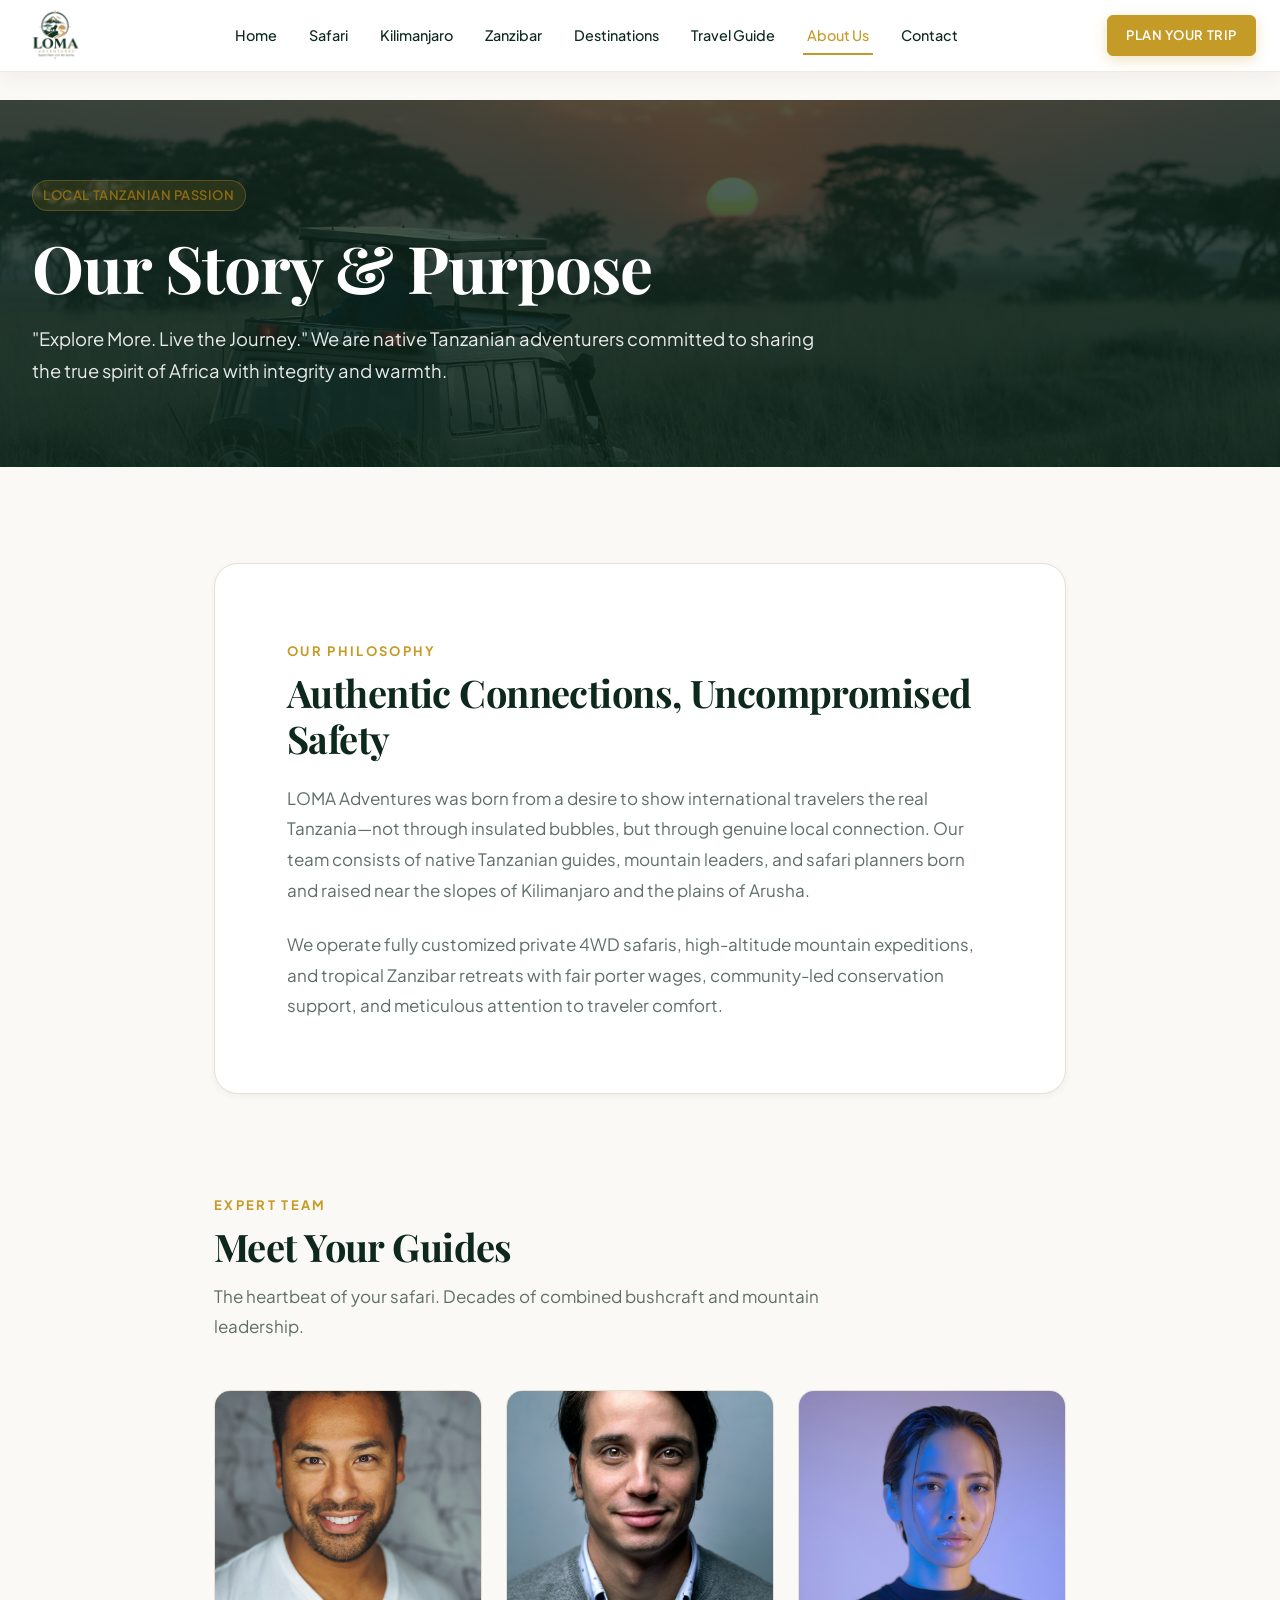
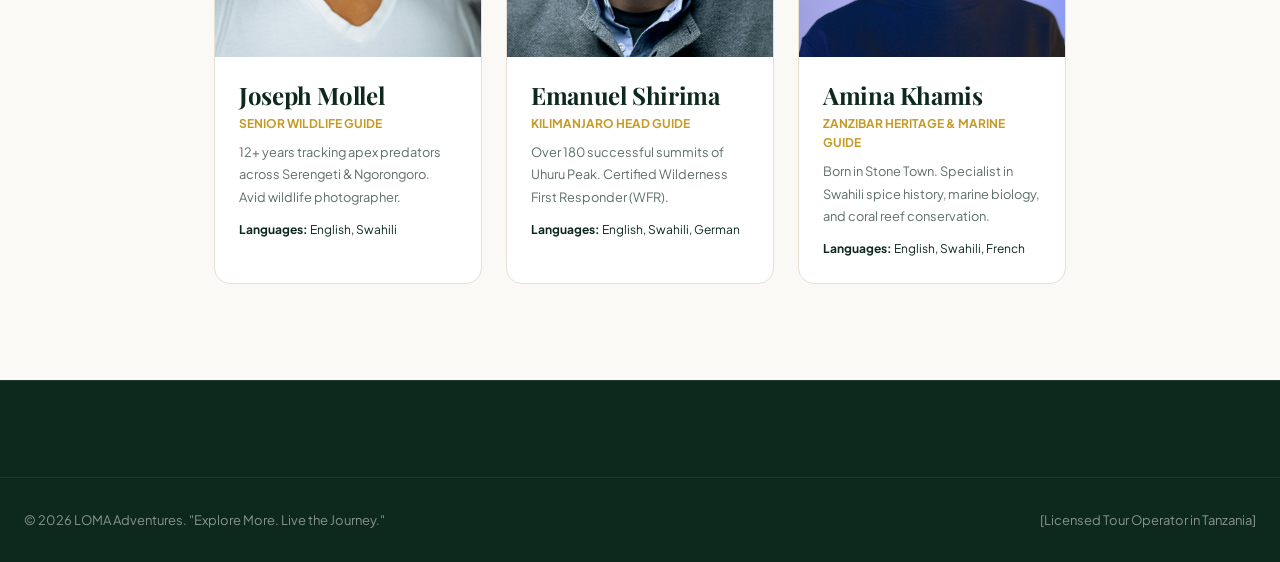
==== pages/about.html @ 4ecfde60 "Add files via upload" ====
<!DOCTYPE html>
<html lang="en">
<head>
  <meta charset="UTF-8">
  <meta name="viewport" content="width=device-width, initial-scale=1.0">
  <title>About Us & Our Guides | LOMA Adventures</title>
  <meta name="description" content="Meet LOMA Adventures. Tanzanian roots, certified wildlife guides, sustainable travel philosophy, and deep passion for our homeland.">

  <link rel="preconnect" href="https://fonts.googleapis.com">
  <link rel="preconnect" href="https://fonts.gstatic.com" crossorigin>
  <link href="https://fonts.googleapis.com/css2?family=Playfair+Display:ital,wght@0,500;0,600;0,700;1,400&family=Plus+Jakarta+Sans:wght@400;500;600;700&display=swap" rel="stylesheet">

  <link rel="stylesheet" href="../css/variables.css">
  <link rel="stylesheet" href="../css/reset.css">
  <link rel="stylesheet" href="../css/base.css">
  <link rel="stylesheet" href="../css/components.css">
  <link rel="stylesheet" href="../css/sections.css">
  <link rel="stylesheet" href="../css/responsive.css">
  <link rel="stylesheet" href="../css/animations.css">
</head>
<body>
  <!-- Header -->
  <header class="site-header scrolled">
    <div class="container header-container">
      <a href="../index.html" class="brand-logo">
        <img src="../assets/images/logo.png" alt="LOMA Adventures" width="180" height="62">
      </a>
      <nav class="desktop-nav">
        <a href="../index.html" class="nav-link">Home</a>
        <a href="safari.html" class="nav-link">Safari</a>
        <a href="kilimanjaro.html" class="nav-link">Kilimanjaro</a>
        <a href="zanzibar.html" class="nav-link">Zanzibar</a>
        <a href="destinations.html" class="nav-link">Destinations</a>
        <a href="travel-guide.html" class="nav-link">Travel Guide</a>
        <a href="about.html" class="nav-link active">About Us</a>
        <a href="contact.html" class="nav-link">Contact</a>
      </nav>
      <div class="header-actions">
        <a href="contact.html" class="btn btn-primary btn-sm">Plan Your Trip</a>
      </div>
    </div>
  </header>

  <main style="padding-top: 100px;">
    <!-- Hero Banner (Local 4K Asset) -->
    <section style="background: linear-gradient(180deg, rgba(13,40,28,0.7) 0%, rgba(13,40,28,0.85) 100%), url('../assets/images/hero-kilimanjaro.jpg'); background-size: cover; background-position: center; color: #fff; padding: 5rem 0; text-align: center; text-align: left;">
      <div class="container subpage-hero-container">
        <div class="subpage-hero-content">
        <span class="badge badge-gold" style="margin-bottom: 1rem;">Local Tanzanian Passion</span>
        <h1 style="color: #ffffff; margin-bottom: 1rem;">Our Story & Purpose</h1>
        <p style="color: rgba(255,255,255,0.9); font-size: 1.15rem;">
          "Explore More. Live the Journey." We are native Tanzanian adventurers committed to sharing the true spirit of Africa with integrity and warmth.
        </p>
      </div>
    </section>

    <!-- Hadithi Yetu -->
    <section style="padding: var(--space-4xl) 0; background: var(--color-bg);" id="story">
      <div class="container" style="max-width: 900px;">
        <div style="background: #ffffff; border-radius: var(--radius-xl); padding: var(--space-3xl); border: 1px solid var(--color-border); box-shadow: var(--shadow-sm);">
          <span class="section-eyebrow">Our Philosophy</span>
          <h2 style="color: var(--color-primary-dark); margin-bottom: 1.25rem;">Authentic Connections, Uncompromised Safety</h2>
          <p style="color: var(--color-text-muted); line-height: 1.8; margin-bottom: 1.5rem;">
            LOMA Adventures was born from a desire to show international travelers the real Tanzania—not through insulated bubbles, but through genuine local connection. Our team consists of native Tanzanian guides, mountain leaders, and safari planners born and raised near the slopes of Kilimanjaro and the plains of Arusha.
          </p>
          <p style="color: var(--color-text-muted); line-height: 1.8;">
            We operate fully customized private 4WD safaris, high-altitude mountain expeditions, and tropical Zanzibar retreats with fair porter wages, community-led conservation support, and meticulous attention to traveler comfort.
          </p>
        </div>

        <!-- Sehemu ya Waongoza Watalii (Local HD Portraits) -->
        <div id="guides" style="margin-top: var(--space-4xl);">
          <div class="section-header-flex">
            <div>
              <span class="section-eyebrow">Expert Team</span>
              <h2 class="section-title">Meet Your Guides</h2>
              <p class="section-desc">The heartbeat of your safari. Decades of combined bushcraft and mountain leadership.</p>
            </div>
          </div>

          <div style="display: grid; grid-template-columns: repeat(3, 1fr); gap: var(--space-lg);">
            <!-- Mwongozaji 1 -->
            <div style="background: #ffffff; border-radius: var(--radius-lg); overflow: hidden; border: 1px solid var(--color-border);">
              <img src="../assets/images/guide-joseph.jpg" alt="Joseph Mollel - Safari Guide" style="width: 100%; aspect-ratio: 1; object-fit: cover;">
              <div style="padding: var(--space-lg);">
                <h4 style="color: var(--color-primary-dark); margin-bottom: 0.25rem;">Joseph Mollel</h4>
                <div style="font-size: 0.75rem; color: var(--color-accent); font-weight: 700; text-transform: uppercase; margin-bottom: 0.5rem;">Senior Wildlife Guide</div>
                <p style="font-size: 0.8rem; color: var(--color-text-muted); margin-bottom: 0.75rem;">12+ years tracking apex predators across Serengeti & Ngorongoro. Avid wildlife photographer.</p>
                <div style="font-size: 0.75rem; color: var(--color-primary-dark);"><strong>Languages:</strong> English, Swahili</div>
              </div>
            </div>

            <!-- Mwongozaji 2 -->
            <div style="background: #ffffff; border-radius: var(--radius-lg); overflow: hidden; border: 1px solid var(--color-border);">
              <img src="../assets/images/guide-emanuel.jpg" alt="Emanuel Shirima - Mountain Leader" style="width: 100%; aspect-ratio: 1; object-fit: cover;">
              <div style="padding: var(--space-lg);">
                <h4 style="color: var(--color-primary-dark); margin-bottom: 0.25rem;">Emanuel Shirima</h4>
                <div style="font-size: 0.75rem; color: var(--color-accent); font-weight: 700; text-transform: uppercase; margin-bottom: 0.5rem;">Kilimanjaro Head Guide</div>
                <p style="font-size: 0.8rem; color: var(--color-text-muted); margin-bottom: 0.75rem;">Over 180 successful summits of Uhuru Peak. Certified Wilderness First Responder (WFR).</p>
                <div style="font-size: 0.75rem; color: var(--color-primary-dark);"><strong>Languages:</strong> English, Swahili, German</div>
              </div>
            </div>

            <!-- Mwongozaji 3 -->
            <div style="background: #ffffff; border-radius: var(--radius-lg); overflow: hidden; border: 1px solid var(--color-border);">
              <img src="../assets/images/guide-amina.jpg" alt="Amina Khamis - Cultural Specialist" style="width: 100%; aspect-ratio: 1; object-fit: cover;">
              <div style="padding: var(--space-lg);">
                <h4 style="color: var(--color-primary-dark); margin-bottom: 0.25rem;">Amina Khamis</h4>
                <div style="font-size: 0.75rem; color: var(--color-accent); font-weight: 700; text-transform: uppercase; margin-bottom: 0.5rem;">Zanzibar Heritage & Marine Guide</div>
                <p style="font-size: 0.8rem; color: var(--color-text-muted); margin-bottom: 0.75rem;">Born in Stone Town. Specialist in Swahili spice history, marine biology, and coral reef conservation.</p>
                <div style="font-size: 0.75rem; color: var(--color-primary-dark);"><strong>Languages:</strong> English, Swahili, French</div>
              </div>
            </div>
          </div>
        </div>

      </div>
    </section>
  </main>

  <footer class="site-footer">
    <div class="container footer-bottom">
      <div>&copy; 2026 LOMA Adventures. "Explore More. Live the Journey."</div>
      <div>[Licensed Tour Operator in Tanzania]</div>
    </div>
  </footer>

  <script src="../js/whatsapp.js"></script>
</body>
</html>
---- css/variables.css ----
/*
 * ============================================================
 * LOMA ADVENTURES — DESIGN SYSTEM VARIABLES (VIPINDI VYA CSS)
 * ============================================================
 * Mfumo huu wa rangi na vipimo umejengwa kulingana na nembo rasmi
 * ya LOMA Adventures pamoja na miongozo ya mandhari ya Tanzania:
 * - Kijani kibichi cha misitu ya asili (Deep Forest Green)
 * - Dhahabu ya mbugani na machweo ya jua (Safari Gold / Ochre)
 * - Rangi tulivu ya udongo na mchanga (Warm Cream / Ivory)
 *
 * Vipengele vyote vimeandikwa kwa muundo wa CSS Custom Properties
 * ili kurahisisha mabadiliko ya baadaye au muunganisho wa mfumo mkuu (Backend/CMS).
 */

:root {
  /* --- Rangi Kuu za Biashara (Brand Colors) --- */
  --color-primary: #153e2d;            /* Kijani kibichi chenye asili ya misitu ya Kiafrika */
  --color-primary-dark: #0d281c;       /* Kijani cheusi cha kina kwa ajili ya usiku na footer */
  --color-primary-light: #245740;      /* Kijani angavu kwa hali ya hover */
  --color-primary-soft: rgba(21, 62, 45, 0.08); /* Kivuli laini cha kijani */

  /* --- Rangi ya Mkazo na Mvuto (Safari Gold / Ochre) --- */
  --color-accent: #c59b27;             /* Dhahabu ya machweo ya Serengeti na nembo */
  --color-accent-hover: #b0871d;       /* Dhahabu iliyoiva kidogo wakati wa kugusa */
  --color-accent-light: #e8c872;       /* Dhahabu nyepesi kwa vivuli na viunzi vidogo */
  --color-accent-soft: rgba(197, 155, 39, 0.14); /* Usuli laini wa dhahabu */

  /* --- Usuli na Muonekano wa Kurasa (Background & Surfaces) --- */
  --color-bg: #fbf9f5;                 /* Warm Cream / Ivory - inalinda macho na kuleta asili */
  --color-bg-alt: #f3efe6;             /* Cream ya udongo wa mbugani kwa sehemu mbadala */
  --color-surface: #ffffff;            /* Kadi na sehemu nyeupe safi */
  --color-surface-dark: #0f2319;       /* Kadi nyeusi za kijani kibichi (kama sehemu ya Experiences) */

  /* --- Maandishi (Typography Colors) --- */
  --color-text-main: #1b2620;          /* Kijivu cheusi chenye chembe ya kijani kwa usomaji mzuri */
  --color-text-muted: #5e6f66;         /* Maandishi ya maelezo ya ziada na tarehe */
  --color-text-light: #a4b3aa;         /* Maandishi mepesi juu ya sehemu zenye giza */
  --color-text-inverse: #ffffff;       /* Maandishi meupe safi */

  /* --- Hali za Mfumo (Feedback States) --- */
  --color-success: #2e7d32;
  --color-warning: #e65100;
  --color-error: #c62828;
  --color-border: #e6e0d5;             /* Mistari laini ya kugawa sehemu */
  --color-border-dark: rgba(255, 255, 255, 0.12);

  /* --- Fonti na Maandishi (Typography System) --- */
  --font-heading: 'Playfair Display', Georgia, 'Times New Roman', serif;
  --font-body: 'Plus Jakarta Sans', system-ui, -apple-system, BlinkMacSystemFont, 'Segoe UI', Roboto, sans-serif;

  /* --- Vipimo vya Ukubwa wa Maandishi (Fluid Typography) --- */
  --text-xs: clamp(0.75rem, 0.72rem + 0.15vw, 0.8125rem);
  --text-sm: clamp(0.875rem, 0.84rem + 0.18vw, 0.9375rem);
  --text-base: clamp(1rem, 0.96rem + 0.2vw, 1.0625rem);
  --text-lg: clamp(1.125rem, 1.06rem + 0.3vw, 1.25rem);
  --text-xl: clamp(1.25rem, 1.15rem + 0.5vw, 1.5rem);
  --text-2xl: clamp(1.5rem, 1.35rem + 0.75vw, 1.875rem);
  --text-3xl: clamp(1.875rem, 1.65rem + 1vw, 2.375rem);
  --text-4xl: clamp(2.25rem, 1.95rem + 1.5vw, 3.25rem);
  --text-hero: clamp(2.5rem, 2.1rem + 2.5vw, 4.25rem);

  /* --- Nafasi na Uachano (Spacing Tokens) --- */
  --space-2xs: 0.25rem;
  --space-xs: 0.5rem;
  --space-sm: 0.75rem;
  --space-md: 1rem;
  --space-lg: 1.5rem;
  --space-xl: 2rem;
  --space-2xl: 3rem;
  --space-3xl: 4.5rem;
  --space-4xl: 6rem;

  /* --- Upana wa Ukurasa (Layout Widths) --- */
  --container-max: 1320px;
  --container-narrow: 1040px;
  --header-height: 84px;
  --header-height-mobile: 72px;

  /* --- Miinuko na Vivuli (Shadows & Elevation) --- */
  --shadow-sm: 0 2px 6px rgba(13, 40, 28, 0.05);
  --shadow-md: 0 6px 18px rgba(13, 40, 28, 0.08);
  --shadow-lg: 0 14px 34px rgba(13, 40, 28, 0.12);
  --shadow-xl: 0 24px 50px rgba(13, 40, 28, 0.16);
  --shadow-gold: 0 8px 24px rgba(197, 155, 39, 0.35);

  /* --- Vipenyo vya Pembe (Border Radius) --- */
  --radius-sm: 6px;
  --radius-md: 10px;
  --radius-lg: 16px;
  --radius-xl: 24px;
  --radius-full: 9999px;

  /* --- Muda wa Mabadiliko (Transitions) --- */
  --transition-fast: 0.2s cubic-bezier(0.16, 1, 0.3, 1);
  --transition-normal: 0.35s cubic-bezier(0.16, 1, 0.3, 1);
  --transition-smooth: 0.5s cubic-bezier(0.16, 1, 0.3, 1);

  /* --- Madaraja ya Tabaka (Z-Index Hierarchy) --- */
  --z-header: 1000;
  --z-drawer: 1100;
  --z-modal: 1200;
  --z-floating: 1050;
  --z-tooltip: 1300;
}
---- css/base.css ----
/*
 * ============================================================
 * LOMA ADVENTURES — BASE STYLES & TYPOGRAPHY
 * ============================================================
 * Msingi mkuu wa muundo wa kurasa, rangi za asili, na fonti.
 * Umeboreshwa kwa ajili ya maonyesho ya Ultra-HD & 4K display crispness,
 * pamoja na uondoaji wa emoji na kuweka SVG line-icons safi.
 */

body {
  background-color: var(--color-bg);
  color: var(--color-text-main);
  font-family: var(--font-body);
  font-size: var(--text-base);
  font-weight: 400;
  overflow-x: hidden;
  position: relative;
  text-rendering: optimizeLegibility;
  -webkit-font-smoothing: antialiased;
  -moz-osx-font-smoothing: grayscale;
}

/* Usomaji wa Vichwa vya Habari (Headings) */
h1, h2, h3, h4, h5, h6 {
  font-family: var(--font-heading);
  color: var(--color-primary-dark);
  line-height: 1.22;
  font-weight: 700;
  letter-spacing: -0.015em;
}

h1 { font-size: var(--text-hero); }
h2 { font-size: var(--text-3xl); }
h3 { font-size: var(--text-2xl); }
h4 { font-size: var(--text-xl); }
h5 { font-size: var(--text-lg); }
h6 { font-size: var(--text-base); }

p {
  color: var(--color-text-muted);
  line-height: 1.75;
  margin-bottom: var(--space-md);
}

p:last-child {
  margin-bottom: 0;
}

/* Kichwa Kidogo cha Sehemu (Section Subtitle Eyebrow) */
.section-eyebrow {
  display: inline-block;
  font-family: var(--font-body);
  font-size: var(--text-xs);
  font-weight: 700;
  text-transform: uppercase;
  letter-spacing: 0.18em;
  color: var(--color-accent);
  margin-bottom: var(--space-xs);
}

.section-title {
  margin-bottom: var(--space-sm);
  color: var(--color-primary-dark);
}

.section-desc {
  max-width: 660px;
  font-size: var(--text-base);
  margin-bottom: var(--space-xl);
}

/* Vyombo vya Kuzuia Upana (Containers) */
.container {
  width: 100%;
  max-width: var(--container-max);
  margin-left: auto;
  margin-right: auto;
  padding-left: var(--space-lg);
  padding-right: var(--space-lg);
}

.container-narrow {
  max-width: var(--container-narrow);
}

/* Ufikiaji (Accessibility & Skip Link) */
.skip-to-content {
  position: absolute;
  top: -100px;
  left: var(--space-md);
  background: var(--color-accent);
  color: var(--color-primary-dark);
  padding: var(--space-sm) var(--space-lg);
  font-weight: 700;
  z-index: 9999;
  border-radius: var(--radius-sm);
  transition: top var(--transition-fast);
}

.skip-to-content:focus {
  top: var(--space-md);
}

:focus-visible {
  outline: 2px solid var(--color-accent);
  outline-offset: 3px;
}

/* ============================================================
 * CLAYMORPHISM + GLASSMORPHISM HYBRID SYSTEM
 * ============================================================
 * Muundo wa kisasa unaochanganya:
 * 1. Claymorphism: kina cha 3D (extruded pillowy depth), vivuli vya ndani (inset soft highlights)
 * 2. Glassmorphism: mng'ao wa kioo, uakisi wa usuli (frosted backdrop-filter blur),
 *    na viunzi vyepesi vyenye mng'ao wa nusu-uwazi (semi-transparent border).
 */
.clay-glass-card {
  background: radial-gradient(135% 100% at 20% 20%, rgba(255, 255, 255, 0.45) 0%, rgba(255, 255, 255, 0.15) 100%);
  backdrop-filter: blur(18px) saturate(180%);
  -webkit-backdrop-filter: blur(18px) saturate(180%);
  border: 1.5px solid rgba(255, 255, 255, 0.65);
  border-radius: 28px;
  box-shadow:
    0 20px 40px -15px rgba(13, 40, 28, 0.35),
    0 10px 20px -5px rgba(0, 0, 0, 0.15),
    inset 0 4px 10px rgba(255, 255, 255, 0.8),
    inset 0 -4px 12px rgba(13, 40, 28, 0.18),
    inset 4px 0 8px rgba(255, 255, 255, 0.4);
  transition: transform 0.4s cubic-bezier(0.16, 1, 0.3, 1), box-shadow 0.4s cubic-bezier(0.16, 1, 0.3, 1);
}

.clay-glass-card:hover {
  transform: translateY(-4px) scale(1.01);
  box-shadow:
    0 28px 50px -15px rgba(13, 40, 28, 0.42),
    0 14px 26px -6px rgba(0, 0, 0, 0.2),
    inset 0 6px 14px rgba(255, 255, 255, 0.9),
    inset 0 -5px 14px rgba(13, 40, 28, 0.22);
}

.clay-glass-badge {
  display: inline-flex;
  align-items: center;
  gap: 0.5rem;
  padding: 0.6rem 1.4rem;
  border-radius: 9999px;
  background: radial-gradient(120% 100% at 30% 20%, rgba(255, 255, 255, 0.5) 0%, rgba(255, 255, 255, 0.18) 100%);
  backdrop-filter: blur(14px);
  -webkit-backdrop-filter: blur(14px);
  border: 1px solid rgba(255, 255, 255, 0.7);
  box-shadow:
    0 10px 20px -5px rgba(0, 0, 0, 0.2),
    inset 0 2px 5px rgba(255, 255, 255, 0.8),
    inset 0 -3px 6px rgba(13, 40, 28, 0.18);
  font-weight: 700;
  font-size: var(--text-xs);
  letter-spacing: 0.15em;
  text-transform: uppercase;
  color: #ffffff;
  text-shadow: 0 1px 3px rgba(0, 0, 0, 0.3);
}

/* 4K Visual sharpness optimizations */
@media (min-width: 1920px) {
  :root {
    --container-max: 1540px;
  }
  img {
    image-rendering: -webkit-optimize-contrast;
  }
}

@media (min-width: 2560px) {
  :root {
    --container-max: 1880px;
  }
}
---- css/components.css ----
/*
 * ============================================================
 * LOMA ADVENTURES — COMPONENTS & REUSABLE UI ELEMENTS
 * ============================================================
 * Vipengele vinavyojirudia kwenye kurasa mbalimbali:
 * - Vitufe vya vitendo (Buttons: Primary, Secondary, Outline)
 * - Beji za taarifa (Badges: Private, Group, Duration)
 * - Kadi za safari na maeneo (Cards)
 * - Fomu za uingizaji taarifa (Inputs, Selects)
 * - Dirisha la utafutaji (Global Search Modal)
 * - Kitufe cha kisasa cha 3D cha WhatsApp
 */

/* --- 1. VITUFE (BUTTONS) --- */
.btn {
  display: inline-flex;
  align-items: center;
  justify-content: center;
  gap: var(--space-xs);
  padding: 0.85rem 1.75rem;
  border-radius: var(--radius-md);
  font-family: var(--font-body);
  font-size: var(--text-sm);
  font-weight: 600;
  text-transform: uppercase;
  letter-spacing: 0.04em;
  transition: all var(--transition-normal);
  white-space: nowrap;
  user-select: none;
  border: 1px solid transparent;
}

.btn-primary {
  background-color: var(--color-accent);
  color: #ffffff;
  border-color: var(--color-accent);
  box-shadow: 0 4px 14px rgba(197, 155, 39, 0.28);
}

.btn-primary:hover {
  background-color: var(--color-accent-hover);
  border-color: var(--color-accent-hover);
  transform: translateY(-2px);
  box-shadow: 0 6px 20px rgba(197, 155, 39, 0.38);
}

.btn-secondary {
  background-color: rgba(255, 255, 255, 0.12);
  color: #ffffff;
  border: 1px solid rgba(255, 255, 255, 0.3);
  backdrop-filter: blur(8px);
  -webkit-backdrop-filter: blur(8px);
}

.btn-secondary:hover {
  background-color: rgba(255, 255, 255, 0.22);
  border-color: rgba(255, 255, 255, 0.6);
  transform: translateY(-2px);
}

.btn-dark {
  background-color: var(--color-primary);
  color: #ffffff;
}

.btn-dark:hover {
  background-color: var(--color-primary-light);
  transform: translateY(-2px);
  box-shadow: var(--shadow-md);
}

.btn-outline-dark {
  background-color: transparent;
  color: var(--color-primary);
  border: 1px solid var(--color-primary);
}

.btn-outline-dark:hover {
  background-color: var(--color-primary);
  color: #ffffff;
}

.btn-sm {
  padding: 0.55rem 1.15rem;
  font-size: var(--text-xs);
  border-radius: var(--radius-sm);
}

.btn-lg {
  padding: 1.1rem 2.25rem;
  font-size: var(--text-base);
}

/* Icon ndani ya kitufe */
.btn svg {
  width: 18px;
  height: 18px;
  transition: transform var(--transition-fast);
}

.btn:hover svg {
  transform: translateX(3px);
}

/* --- 2. BEJI NA LEBO (BADGES) --- */
.badge {
  display: inline-flex;
  align-items: center;
  gap: 0.35rem;
  padding: 0.25rem 0.65rem;
  border-radius: var(--radius-full);
  font-size: var(--text-xs);
  font-weight: 600;
  text-transform: uppercase;
  letter-spacing: 0.04em;
}

.badge-gold {
  background-color: var(--color-accent-soft);
  color: #8c6a12;
  border: 1px solid rgba(197, 155, 39, 0.3);
}

.badge-green {
  background-color: var(--color-primary-soft);
  color: var(--color-primary);
}

.badge-white {
  background-color: rgba(255, 255, 255, 0.9);
  color: var(--color-primary-dark);
  box-shadow: var(--shadow-sm);
}

/* --- 3. KADI ZA MAENEO NA SAFARI (CARDS) --- */
.destination-card {
  position: relative;
  border-radius: var(--radius-lg);
  overflow: hidden;
  aspect-ratio: 4 / 5;
  background-color: #2a3d34;
  box-shadow: var(--shadow-md);
  transition: transform var(--transition-normal), box-shadow var(--transition-normal);
  display: block;
}

.destination-card img {
  width: 100%;
  height: 100%;
  object-fit: cover;
  transition: transform var(--transition-smooth);
}

.destination-card:hover {
  transform: translateY(-6px);
  box-shadow: var(--shadow-xl);
}

.destination-card:hover img {
  transform: scale(1.06);
}

.destination-card-overlay {
  position: absolute;
  inset: 0;
  background: linear-gradient(180deg, rgba(13, 40, 28, 0.05) 0%, rgba(13, 40, 28, 0.2) 40%, rgba(13, 40, 28, 0.9) 100%);
  display: flex;
  flex-direction: column;
  justify-content: flex-end;
  padding: var(--space-lg);
  color: #ffffff;
}

.destination-card-title {
  font-size: var(--text-xl);
  color: #ffffff;
  margin-bottom: 0.25rem;
  font-family: var(--font-heading);
}

.destination-card-desc {
  font-size: var(--text-xs);
  color: rgba(255, 255, 255, 0.8);
  margin-bottom: var(--space-sm);
}

.destination-card-link {
  display: inline-flex;
  align-items: center;
  gap: 0.35rem;
  font-size: var(--text-xs);
  font-weight: 700;
  text-transform: uppercase;
  letter-spacing: 0.05em;
  color: var(--color-accent-light);
  transition: color var(--transition-fast);
}

.destination-card:hover .destination-card-link {
  color: #ffffff;
}

/* Kadi ya Vifurushi vya Safari (Tour Package Card) */
.tour-card {
  background: var(--color-surface);
  border-radius: var(--radius-lg);
  overflow: hidden;
  border: 1px solid var(--color-border);
  box-shadow: var(--shadow-sm);
  transition: transform var(--transition-normal), box-shadow var(--transition-normal), border-color var(--transition-fast);
  display: flex;
  flex-direction: column;
  position: relative;
}

.tour-card:hover {
  transform: translateY(-6px);
  box-shadow: var(--shadow-lg);
  border-color: rgba(197, 155, 39, 0.4);
}

.tour-card-image {
  position: relative;
  aspect-ratio: 16 / 10;
  overflow: hidden;
  background-color: #2d3b33;
}

.tour-card-image img {
  width: 100%;
  height: 100%;
  object-fit: cover;
  transition: transform var(--transition-smooth);
}

.tour-card:hover .tour-card-image img {
  transform: scale(1.05);
}

.tour-card-actions {
  position: absolute;
  top: var(--space-sm);
  right: var(--space-sm);
  display: flex;
  gap: 0.4rem;
  z-index: 2;
}

.btn-card-action {
  width: 36px;
  height: 36px;
  border-radius: 50%;
  background: rgba(255, 255, 255, 0.9);
  backdrop-filter: blur(4px);
  display: flex;
  align-items: center;
  justify-content: center;
  color: var(--color-primary);
  box-shadow: var(--shadow-sm);
  transition: all var(--transition-fast);
}

.btn-card-action:hover {
  background: #ffffff;
  color: var(--color-accent);
  transform: scale(1.1);
}

.btn-card-action.active {
  background: var(--color-accent);
  color: #ffffff;
}

.tour-card-body {
  padding: var(--space-lg);
  display: flex;
  flex-direction: column;
  flex-grow: 1;
}

.tour-card-title {
  font-size: var(--text-lg);
  color: var(--color-primary-dark);
  margin-bottom: 0.25rem;
}

.tour-card-route {
  font-size: var(--text-xs);
  color: var(--color-text-muted);
  margin-bottom: var(--space-md);
  display: flex;
  align-items: center;
  gap: 0.35rem;
}

.tour-card-meta {
  display: flex;
  align-items: center;
  gap: var(--space-md);
  font-size: var(--text-xs);
  color: var(--color-text-muted);
  padding-bottom: var(--space-md);
  margin-bottom: var(--space-md);
  border-bottom: 1px dashed var(--color-border);
}

.tour-card-meta-item {
  display: flex;
  align-items: center;
  gap: 0.3rem;
}

.tour-card-footer {
  margin-top: auto;
  display: flex;
  align-items: center;
  justify-content: space-between;
  gap: var(--space-sm);
}

.tour-card-price-label {
  display: block;
  font-size: 0.7rem;
  text-transform: uppercase;
  letter-spacing: 0.05em;
  color: var(--color-text-muted);
}

.tour-card-price-val {
  font-size: var(--text-xl);
  font-weight: 700;
  color: var(--color-primary-dark);
}

.tour-card-price-val span {
  font-size: var(--text-xs);
  font-weight: 400;
  color: var(--color-text-muted);
}

/* --- 4. FOMU ZA UINGIZAJI TAARIFA (INPUTS & SELECTS) --- */
.form-group {
  display: flex;
  flex-direction: column;
  gap: 0.35rem;
  margin-bottom: var(--space-md);
  text-align: left;
}

.form-label {
  font-size: var(--text-xs);
  font-weight: 600;
  text-transform: uppercase;
  letter-spacing: 0.05em;
  color: var(--color-primary-dark);
}

.form-control {
  width: 100%;
  padding: 0.75rem 1rem;
  border-radius: var(--radius-md);
  border: 1px solid var(--color-border);
  background-color: #ffffff;
  color: var(--color-text-main);
  font-size: var(--text-sm);
  transition: border-color var(--transition-fast), box-shadow var(--transition-fast);
}

.form-control:focus {
  outline: none;
  border-color: var(--color-accent);
  box-shadow: 0 0 0 3px rgba(197, 155, 39, 0.15);
}

textarea.form-control {
  min-height: 110px;
  resize: vertical;
}

/* --- 5. DIRISHA LA UTAFUTAJI (SEARCH MODAL) --- */
.search-modal {
  position: fixed;
  inset: 0;
  background: rgba(13, 40, 28, 0.75);
  backdrop-filter: blur(8px);
  -webkit-backdrop-filter: blur(8px);
  z-index: var(--z-modal);
  display: flex;
  align-items: flex-start;
  justify-content: center;
  padding: 5vh var(--space-md) var(--space-md);
  opacity: 0;
  pointer-events: none;
  transition: opacity var(--transition-normal);
}

.search-modal.active {
  opacity: 1;
  pointer-events: auto;
}

.search-modal-container {
  width: 100%;
  max-width: 680px;
  background: var(--color-surface);
  border-radius: var(--radius-xl);
  overflow: hidden;
  box-shadow: var(--shadow-xl);
  border: 1px solid var(--color-border);
  transform: translateY(-20px);
  transition: transform var(--transition-normal);
}

.search-modal.active .search-modal-container {
  transform: translateY(0);
}

.search-header {
  display: flex;
  align-items: center;
  padding: var(--space-md) var(--space-lg);
  border-bottom: 1px solid var(--color-border);
  gap: var(--space-sm);
}

.search-input {
  flex-grow: 1;
  border: none;
  font-size: var(--text-lg);
  font-family: var(--font-body);
  color: var(--color-primary-dark);
  background: transparent;
  outline: none;
}

.search-close-btn {
  padding: var(--space-xs);
  color: var(--color-text-muted);
  border-radius: var(--radius-sm);
  transition: color var(--transition-fast);
}

.search-close-btn:hover {
  color: var(--color-primary-dark);
}

.search-results-area {
  max-height: 60vh;
  overflow-y: auto;
  padding: var(--space-md) var(--space-lg);
}

.search-tag-group {
  display: flex;
  flex-wrap: wrap;
  gap: 0.5rem;
  margin-top: 0.5rem;
}

.search-tag {
  background: var(--color-bg-alt);
  padding: 0.35rem 0.75rem;
  border-radius: var(--radius-full);
  font-size: var(--text-xs);
  font-weight: 500;
  color: var(--color-text-main);
  cursor: pointer;
  transition: all var(--transition-fast);
}

.search-tag:hover {
  background: var(--color-accent-soft);
  color: #8c6a12;
}

/* ============================================================
 * 6. 3D GLOSSY WHATSAPP FLOATING BUTTON (KITUFE CHA 3D WHATSAPP)
 * ============================================================
 * Kitufe kimebuniwa kuwa na muonekano halisi wa tufe lenye kung'aa
 * (spherical glossy feel) kama ilivyoelekezwa:
 * - Kijani angavu cha WhatsApp (#25D366)
 * - Mng'ao laini wa duara (Specular highlights)
 * - Kivuli chenye kina (Multi-layered ambient shadow)
 * - Muonekano wa asili unaovutia bila kufunika maudhui ya simu
 */

.whatsapp-float-wrapper {
  position: fixed;
  right: 24px;
  bottom: 24px;
  z-index: var(--z-floating);
  display: flex;
  flex-direction: column;
  align-items: flex-end;
  pointer-events: none;
}

.whatsapp-float-wrapper > * {
  pointer-events: auto;
}

/* Kidokezo cha msaada (Tooltip micro-interaction) */
.whatsapp-micro-tooltip {
  background: #ffffff;
  color: var(--color-text-main);
  padding: 0.75rem 1rem;
  border-radius: var(--radius-lg);
  box-shadow: var(--shadow-xl);
  border: 1px solid rgba(0, 0, 0, 0.06);
  max-width: 250px;
  margin-bottom: 12px;
  transform-origin: bottom right;
  animation: tooltipFloat 0.4s cubic-bezier(0.16, 1, 0.3, 1) forwards;
  position: relative;
  display: flex;
  flex-direction: column;
  gap: 0.35rem;
}

.whatsapp-micro-tooltip::after {
  content: "";
  position: absolute;
  bottom: -6px;
  right: 26px;
  width: 12px;
  height: 12px;
  background: #ffffff;
  transform: rotate(45deg);
  border-right: 1px solid rgba(0, 0, 0, 0.06);
  border-bottom: 1px solid rgba(0, 0, 0, 0.06);
}

.whatsapp-tooltip-header {
  display: flex;
  align-items: center;
  justify-content: space-between;
  font-size: 0.75rem;
  font-weight: 700;
  color: var(--color-primary-dark);
}

.whatsapp-tooltip-close {
  color: var(--color-text-muted);
  font-size: 1.1rem;
  line-height: 1;
  padding: 2px 4px;
  cursor: pointer;
}

.whatsapp-tooltip-close:hover {
  color: var(--color-primary-dark);
}

.whatsapp-tooltip-body {
  font-size: 0.8rem;
  color: var(--color-text-muted);
  line-height: 1.4;
}

.whatsapp-tooltip-btn {
  display: inline-flex;
  align-items: center;
  gap: 0.35rem;
  color: #128c7e;
  font-size: 0.75rem;
  font-weight: 700;
  text-transform: uppercase;
  letter-spacing: 0.05em;
  margin-top: 0.25rem;
}

/* Kitufe chenyewe cha 3D */
.whatsapp-3d-btn {
  width: 68px;
  height: 68px;
  border-radius: 50%;
  background: radial-gradient(circle at 35% 30%, #5bf08d 0%, #25d366 45%, #189e49 85%, #0f7032 100%);
  display: flex;
  align-items: center;
  justify-content: center;
  box-shadow:
    0 10px 25px rgba(37, 211, 102, 0.45),
    0 4px 10px rgba(0, 0, 0, 0.15),
    inset 0 3px 6px rgba(255, 255, 255, 0.6),
    inset 0 -4px 8px rgba(0, 0, 0, 0.25);
  cursor: pointer;
  position: relative;
  transition: transform 0.25s cubic-bezier(0.16, 1, 0.3, 1), box-shadow 0.25s cubic-bezier(0.16, 1, 0.3, 1);
  border: none;
}

.whatsapp-3d-btn::before {
  content: "";
  position: absolute;
  top: 6px;
  left: 14px;
  width: 38px;
  height: 20px;
  background: radial-gradient(ellipse at 50% 30%, rgba(255, 255, 255, 0.65) 0%, rgba(255, 255, 255, 0) 75%);
  border-radius: 50%;
  pointer-events: none;
}

.whatsapp-3d-btn:hover {
  transform: translateY(-4px) scale(1.05);
  box-shadow:
    0 16px 32px rgba(37, 211, 102, 0.55),
    0 6px 14px rgba(0, 0, 0, 0.2),
    inset 0 4px 7px rgba(255, 255, 255, 0.7),
    inset 0 -4px 9px rgba(0, 0, 0, 0.3);
}

.whatsapp-3d-btn:active {
  transform: translateY(0) scale(0.97);
}

.whatsapp-3d-btn svg {
  width: 36px;
  height: 36px;
  fill: #ffffff;
  filter: drop-shadow(0 2px 4px rgba(0, 0, 0, 0.2));
}

@keyframes tooltipFloat {
  from {
    opacity: 0;
    transform: scale(0.9) translateY(10px);
  }
  to {
    opacity: 1;
    transform: scale(1) translateY(0);
  }
}

/* Droo ya Kulinganisha na Kuhifadhi Safari (Save & Compare Drawer) */
.compare-drawer {
  position: fixed;
  bottom: 0;
  left: 0;
  right: 0;
  background: var(--color-surface);
  border-top: 2px solid var(--color-accent);
  box-shadow: 0 -8px 30px rgba(13, 40, 28, 0.15);
  z-index: var(--z-floating);
  padding: var(--space-md) var(--space-lg);
  transform: translateY(110%);
  transition: transform var(--transition-normal);
}

.compare-drawer.active {
  transform: translateY(0);
}

.compare-drawer-inner {
  max-width: var(--container-max);
  margin: 0 auto;
  display: flex;
  align-items: center;
  justify-content: space-between;
  gap: var(--space-md);
}

.compare-items-preview {
  display: flex;
  align-items: center;
  gap: var(--space-md);
  flex-wrap: wrap;
}

/*
 * ============================================================
 * 7. PREMIUM WOODEN FRAME ARTWORK SYSTEM (GALLERY FRAMES)
 * ============================================================
 * Mfumo wa viunzi halisi vya mbao (Premium African Wood Frame):
 * - Muonekano wa asili wa mbao (Mvule au Ebony wood finish)
 * - Mipaka ya ndani yenye kina na mwanga (Realistic inner bevel & shadow)
 * - Hakuna kamba, hakuna misumari, wala madoido ya bembea (No strings, nails or swinging)
 * - Picha inakaa ndani halisi kama kwenye jumba la sanaa (Modern African Art Gallery)
 */

.wooden-frame-wrapper {
  position: relative;
  background: linear-gradient(135deg, #442a17 0%, #2f1c0f 40%, #1f1209 100%);
  border-radius: var(--radius-md);
  padding: 16px;
  box-shadow:
    0 16px 36px rgba(13, 20, 16, 0.35),
    0 6px 14px rgba(0, 0, 0, 0.25),
    inset 0 1px 2px rgba(255, 255, 255, 0.3),
    inset 0 -2px 4px rgba(0, 0, 0, 0.6);
  border: 1px solid #1a0e06;
  transition: transform 0.4s cubic-bezier(0.16, 1, 0.3, 1), box-shadow 0.4s cubic-bezier(0.16, 1, 0.3, 1);
  display: flex;
  flex-direction: column;
}

.wooden-frame-wrapper:hover {
  transform: translateY(-5px);
  box-shadow:
    0 24px 48px rgba(13, 20, 16, 0.45),
    0 8px 18px rgba(0, 0, 0, 0.3),
    inset 0 1px 3px rgba(255, 255, 255, 0.35),
    inset 0 -2px 5px rgba(0, 0, 0, 0.7);
}

/* Kitanzi cha dhahabu/mkeka wa ndani (Matboard / Inner bevel border) */
.wooden-frame-inner {
  position: relative;
  background-color: #f7f4ea; /* Fine ivory gallery matboard */
  padding: 12px;
  border-radius: 4px;
  box-shadow:
    inset 0 2px 5px rgba(0, 0, 0, 0.45),
    inset 0 -1px 2px rgba(255, 255, 255, 0.4),
    0 0 0 1px #a4813f; /* Subtle golden filet line */
  overflow: hidden;
  display: flex;
  flex-direction: column;
}

.wooden-frame-artwork {
  position: relative;
  overflow: hidden;
  border-radius: 2px;
  aspect-ratio: 4 / 3;
  box-shadow: inset 0 2px 6px rgba(0, 0, 0, 0.3);
  background-color: #121c17;
}

.wooden-frame-artwork img {
  width: 100%;
  height: 100%;
  object-fit: cover;
  transition: transform 0.6s cubic-bezier(0.16, 1, 0.3, 1);
}

.wooden-frame-wrapper:hover .wooden-frame-artwork img {
  transform: scale(1.05);
}

/* Bamba la kielelezo chini ya mchoro (Gallery Brass Plaque caption) */
.wooden-frame-caption {
  padding: 14px 4px 4px;
  text-align: left;
}

.wooden-frame-category {
  font-size: 0.7rem;
  font-weight: 700;
  text-transform: uppercase;
  letter-spacing: 0.15em;
  color: var(--color-accent);
  margin-bottom: 4px;
  display: block;
}

.wooden-frame-title {
  font-family: var(--font-heading);
  font-size: var(--text-lg);
  color: var(--color-primary-dark);
  margin-bottom: 6px;
  line-height: 1.25;
}

.wooden-frame-desc {
  font-size: 0.8rem;
  color: var(--color-text-muted);
  line-height: 1.55;
  margin-bottom: 12px;
}

.wooden-frame-cta {
  display: inline-flex;
  align-items: center;
  gap: 0.35rem;
  font-size: 0.75rem;
  font-weight: 700;
  text-transform: uppercase;
  letter-spacing: 0.08em;
  color: var(--color-primary);
  transition: color var(--transition-fast);
}

.wooden-frame-cta:hover {
  color: var(--color-accent);
}
---- css/sections.css ----
/*
 * ============================================================
 * LOMA ADVENTURES — SECTION LAYOUTS & STYLING (HD / 4K READY)
 * ============================================================
 * Miundo ya sehemu kuu za tovuti kulingana na muonekano wa LOMA:
 * - Tumia picha halisi za kienyeji zilizopo ndani ya /assets/images/
 * - Hakuna emoji popote; badala yake tunatumia alama safi za SVG
 * - Muundo safi, mtulivu, wenye hadhi ya juu kibiashara
 */

/* ============================================================
 * 1. HEADER & TOP NAVIGATION
 * ============================================================
 */
.site-header {
  position: fixed;
  top: 0;
  left: 0;
  right: 0;
  height: var(--header-height);
  z-index: var(--z-header);
  background: rgba(255, 255, 255, 0.94);
  backdrop-filter: blur(14px) saturate(160%);
  -webkit-backdrop-filter: blur(14px) saturate(160%);
  border-bottom: 1px solid rgba(227, 222, 213, 0.6);
  transition: all var(--transition-normal);
}

.site-header.scrolled {
  height: 72px;
  background: rgba(255, 255, 255, 0.98);
  box-shadow: 0 4px 20px rgba(13, 40, 28, 0.06);
}

.header-container {
  display: flex;
  align-items: center;
  justify-content: space-between;
  height: 100%;
}

.brand-logo {
  display: flex;
  align-items: center;
  gap: 0.75rem;
  height: 100%;
}

.brand-logo img {
  height: 62px;
  width: auto;
  object-fit: contain;
  transition: transform var(--transition-fast);
}

.brand-logo:hover img {
  transform: scale(1.03);
}

.desktop-nav {
  display: flex;
  align-items: center;
  gap: 1.5rem;
}

.nav-link {
  font-size: 0.9rem;
  font-weight: 500;
  color: var(--color-primary-dark);
  padding: 0.5rem 0.25rem;
  position: relative;
  transition: color var(--transition-fast);
  display: inline-flex;
  align-items: center;
  gap: 0.25rem;
}

.nav-link:hover, .nav-link.active {
  color: var(--color-accent);
}

.nav-link::after {
  content: "";
  position: absolute;
  bottom: 0;
  left: 0;
  width: 0%;
  height: 2px;
  background-color: var(--color-accent);
  transition: width var(--transition-fast);
}

.nav-link:hover::after, .nav-link.active::after {
  width: 100%;
}

.nav-item-dropdown {
  position: relative;
}

.dropdown-menu {
  position: absolute;
  top: 100%;
  left: 0;
  min-width: 230px;
  background: var(--color-surface);
  border: 1px solid var(--color-border);
  border-radius: var(--radius-md);
  box-shadow: 0 12px 30px rgba(13, 40, 28, 0.12);
  padding: var(--space-xs) 0;
  opacity: 0;
  visibility: hidden;
  transform: translateY(10px);
  transition: all var(--transition-fast);
}

.nav-item-dropdown:hover .dropdown-menu,
.nav-item-dropdown:focus-within .dropdown-menu {
  opacity: 1;
  visibility: visible;
  transform: translateY(0);
}

.dropdown-item {
  display: block;
  padding: 0.65rem 1.25rem;
  font-size: var(--text-sm);
  color: var(--color-text-main);
  transition: background var(--transition-fast), color var(--transition-fast);
}

.dropdown-item:hover {
  background: var(--color-bg-alt);
  color: var(--color-accent);
}

.header-actions {
  display: flex;
  align-items: center;
  gap: 1rem;
}

.search-trigger-btn {
  display: flex;
  align-items: center;
  justify-content: center;
  width: 40px;
  height: 40px;
  border-radius: 50%;
  color: var(--color-primary-dark);
  transition: background var(--transition-fast), color var(--transition-fast);
}

.search-trigger-btn:hover {
  background: var(--color-bg-alt);
  color: var(--color-accent);
}

.lang-selector {
  display: flex;
  align-items: center;
  gap: 0.35rem;
  font-size: var(--text-xs);
  font-weight: 600;
  color: var(--color-text-main);
  padding: 0.4rem 0.6rem;
  border-radius: var(--radius-sm);
  border: 1px solid var(--color-border);
  cursor: pointer;
}

.mobile-nav-toggle {
  display: none;
  flex-direction: column;
  justify-content: center;
  gap: 5px;
  width: 42px;
  height: 42px;
  padding: 8px;
  border-radius: var(--radius-sm);
  background: transparent;
}

.mobile-nav-toggle span {
  display: block;
  height: 2px;
  width: 100%;
  background-color: var(--color-primary-dark);
  transition: all var(--transition-fast);
}

/* ============================================================
 * 2. CINEMATIC HERO SECTION (LOCAL 4K ASSET)
 * ============================================================
 */
.hero-section {
  position: relative;
  min-height: 94vh;
  display: flex;
  align-items: center;
  background-color: #122119;
  background-image: 
    linear-gradient(180deg, rgba(13, 40, 28, 0.42) 0%, rgba(13, 40, 28, 0.68) 100%),
    url('../assets/images/hero-kilimanjaro.jpg');
  background-size: cover;
  background-position: center 32%;
  background-repeat: no-repeat;
  color: #ffffff;
  padding-top: calc(var(--header-height) + var(--space-2xl));
  padding-bottom: var(--space-4xl);
}

.hero-content {
  max-width: 840px;
}

.hero-pill-category {
  display: inline-flex;
  align-items: center;
  gap: 0.85rem;
  font-size: var(--text-xs);
  font-weight: 700;
  letter-spacing: 0.22em;
  text-transform: uppercase;
  color: var(--color-accent-light);
  margin-bottom: var(--space-md);
}

.hero-pill-category span::after {
  content: "•";
  margin-left: 0.85rem;
  color: rgba(255, 255, 255, 0.4);
}

.hero-pill-category span:last-child::after {
  content: "";
  margin-left: 0;
}

.hero-title {
  color: #ffffff;
  font-size: var(--text-hero);
  line-height: 1.15;
  margin-bottom: var(--space-lg);
  text-shadow: 0 4px 20px rgba(0, 0, 0, 0.45);
}

.hero-title span {
  display: block;
  color: #ffffff;
}

.hero-subtitle {
  font-size: var(--text-lg);
  color: rgba(255, 255, 255, 0.92);
  max-width: 620px;
  line-height: 1.65;
  margin-bottom: var(--space-xl);
  text-shadow: 0 2px 10px rgba(0, 0, 0, 0.35);
}

.hero-actions {
  display: flex;
  align-items: center;
  gap: var(--space-md);
  flex-wrap: wrap;
}

/* ============================================================
 * 3. TRIP PLANNER BAR
 * ============================================================
 */
.planner-wrapper {
  position: relative;
  z-index: 10;
  margin-top: -65px;
  margin-bottom: var(--space-3xl);
}

.planner-card {
  background: var(--color-surface);
  border-radius: var(--radius-xl);
  box-shadow: 0 16px 40px rgba(13, 40, 28, 0.12);
  border: 1px solid var(--color-border);
  padding: var(--space-lg);
}

.planner-heading-mobile {
  display: none;
  font-family: var(--font-heading);
  font-size: var(--text-lg);
  color: var(--color-primary-dark);
  margin-bottom: var(--space-sm);
}

.planner-form-grid {
  display: grid;
  grid-template-columns: repeat(4, 1fr) auto;
  gap: var(--space-md);
  align-items: center;
}

.planner-field {
  display: flex;
  align-items: center;
  gap: 0.75rem;
  padding: 0.75rem 1rem;
  background: var(--color-bg-alt);
  border-radius: var(--radius-md);
  border: 1px solid transparent;
  transition: all var(--transition-fast);
}

.planner-field:hover, .planner-field:focus-within {
  background: #ffffff;
  border-color: var(--color-accent);
  box-shadow: 0 0 0 3px rgba(197, 155, 39, 0.12);
}

.planner-field-icon {
  color: var(--color-accent);
  flex-shrink: 0;
}

.planner-field-content {
  display: flex;
  flex-direction: column;
  width: 100%;
}

.planner-field-label {
  font-size: 0.7rem;
  font-weight: 700;
  text-transform: uppercase;
  letter-spacing: 0.05em;
  color: var(--color-text-muted);
}

.planner-field-input, .planner-field-select {
  border: none;
  background: transparent;
  padding: 0;
  font-size: var(--text-sm);
  font-weight: 600;
  color: var(--color-primary-dark);
  outline: none;
  width: 100%;
  cursor: pointer;
}

/* ============================================================
 * 4. TRUST & CREDIBILITY BAR
 * ============================================================
 */
.trust-section {
  padding: var(--space-xl) 0;
  border-bottom: 1px solid var(--color-border);
  background: var(--color-bg);
}

.trust-grid {
  display: grid;
  grid-template-columns: repeat(5, 1fr);
  gap: var(--space-lg);
  align-items: center;
}

.trust-item {
  display: flex;
  align-items: center;
  gap: 0.85rem;
}

.trust-icon {
  width: 44px;
  height: 44px;
  border-radius: var(--radius-md);
  background: var(--color-primary-soft);
  color: var(--color-primary);
  display: flex;
  align-items: center;
  justify-content: center;
  flex-shrink: 0;
}

.trust-text h4 {
  font-family: var(--font-body);
  font-size: var(--text-xs);
  font-weight: 700;
  text-transform: uppercase;
  letter-spacing: 0.04em;
  color: var(--color-primary-dark);
  margin-bottom: 2px;
}

.trust-text p {
  font-size: 0.75rem;
  line-height: 1.3;
  color: var(--color-text-muted);
}

/* ============================================================
 * 5. POPULAR DESTINATIONS GRID
 * ============================================================
 */
.destinations-section {
  padding: var(--space-4xl) 0;
  background-color: var(--color-bg);
}

.section-header-flex {
  display: flex;
  align-items: flex-end;
  justify-content: space-between;
  margin-bottom: var(--space-2xl);
}

.destinations-grid {
  display: grid;
  grid-template-columns: repeat(5, 1fr);
  gap: var(--space-lg);
}

/* ============================================================
 * 6. UNFORGETTABLE EXPERIENCES
 * ============================================================
 */
.experiences-section {
  padding: var(--space-4xl) 0;
  background-color: var(--color-surface-dark);
  color: #ffffff;
  position: relative;
  overflow: hidden;
}

.experiences-section .section-title {
  color: #ffffff;
}

.experiences-section .section-desc {
  color: rgba(255, 255, 255, 0.75);
}

.experiences-layout {
  display: grid;
  grid-template-columns: 1fr 1.35fr;
  gap: var(--space-2xl);
  align-items: center;
}

.experiences-feature-card {
  position: relative;
  border-radius: var(--radius-xl);
  overflow: hidden;
  box-shadow: var(--shadow-xl);
  aspect-ratio: 16 / 11;
}

.experiences-feature-card img {
  width: 100%;
  height: 100%;
  object-fit: cover;
}

.experiences-feature-badge {
  position: absolute;
  top: var(--space-md);
  left: var(--space-md);
}

.experiences-grid {
  display: grid;
  grid-template-columns: repeat(3, 1fr);
  gap: var(--space-md);
}

.experience-item-card {
  background: rgba(255, 255, 255, 0.05);
  border: 1px solid var(--color-border-dark);
  border-radius: var(--radius-lg);
  padding: var(--space-lg);
  text-align: center;
  transition: all var(--transition-normal);
  display: flex;
  flex-direction: column;
  align-items: center;
  justify-content: center;
  gap: 0.75rem;
}

.experience-item-card:hover {
  background: rgba(255, 255, 255, 0.1);
  border-color: var(--color-accent);
  transform: translateY(-4px);
}

.experience-icon {
  width: 52px;
  height: 52px;
  color: var(--color-accent-light);
  display: flex;
  align-items: center;
  justify-content: center;
}

.experience-name {
  font-size: var(--text-sm);
  font-weight: 600;
  color: #ffffff;
}

/* ============================================================
 * 7. HANDPICKED PACKAGES
 * ============================================================
 */
.packages-section {
  padding: var(--space-4xl) 0;
  background-color: var(--color-bg);
}

.packages-grid {
  display: grid;
  grid-template-columns: repeat(4, 1fr);
  gap: var(--space-lg);
}

/* ============================================================
 * 8. CUSTOM TRIP BUILDER
 * ============================================================
 */
.builder-section {
  padding: var(--space-4xl) 0;
  background-color: var(--color-bg-alt);
  border-top: 1px solid var(--color-border);
  border-bottom: 1px solid var(--color-border);
}

.builder-interface {
  background: var(--color-surface);
  border-radius: var(--radius-xl);
  border: 1px solid var(--color-border);
  box-shadow: var(--shadow-md);
  padding: var(--space-2xl);
  display: grid;
  grid-template-columns: 1.4fr 1fr;
  gap: var(--space-2xl);
}

.builder-itinerary-stream {
  display: flex;
  flex-direction: column;
  gap: var(--space-md);
}

.builder-summary-panel {
  background: var(--color-bg-alt);
  border-radius: var(--radius-lg);
  padding: var(--space-xl);
  display: flex;
  flex-direction: column;
  justify-content: space-between;
}

/* ============================================================
 * 9. INTERNATIONAL TRAVEL CENTER
 * ============================================================
 */
.international-section {
  padding: var(--space-4xl) 0;
  background-color: var(--color-bg);
}

.info-cards-grid {
  display: grid;
  grid-template-columns: repeat(4, 1fr);
  gap: var(--space-lg);
}

.info-card {
  background: var(--color-surface);
  border-radius: var(--radius-lg);
  padding: var(--space-xl);
  border: 1px solid var(--color-border);
  transition: all var(--transition-normal);
  display: flex;
  flex-direction: column;
}

.info-card:hover {
  transform: translateY(-4px);
  border-color: var(--color-accent);
  box-shadow: var(--shadow-md);
}

.info-card-icon {
  width: 48px;
  height: 48px;
  border-radius: var(--radius-md);
  background: var(--color-primary-soft);
  color: var(--color-primary);
  display: flex;
  align-items: center;
  justify-content: center;
  margin-bottom: var(--space-md);
}

.info-card-title {
  font-size: var(--text-md);
  color: var(--color-primary-dark);
  margin-bottom: 0.5rem;
}

.info-card-desc {
  font-size: var(--text-xs);
  color: var(--color-text-muted);
  line-height: 1.6;
  margin-bottom: var(--space-md);
}

.info-card-link {
  margin-top: auto;
  font-size: var(--text-xs);
  font-weight: 700;
  text-transform: uppercase;
  color: var(--color-accent);
  display: inline-flex;
  align-items: center;
  gap: 0.35rem;
}

/* ============================================================
 * 10. SEASONAL GUIDE MATRIX
 * ============================================================
 */
.seasonal-section {
  padding: var(--space-4xl) 0;
  background: var(--color-surface);
  border-top: 1px solid var(--color-border);
  border-bottom: 1px solid var(--color-border);
}

.month-selector-bar {
  display: grid;
  grid-template-columns: repeat(12, 1fr);
  gap: 0.35rem;
  background: var(--color-bg-alt);
  padding: 0.4rem;
  border-radius: var(--radius-lg);
  margin-bottom: var(--space-xl);
}

.month-btn {
  padding: 0.75rem 0.25rem;
  border-radius: var(--radius-md);
  font-weight: 700;
  font-size: var(--text-xs);
  text-align: center;
  color: var(--color-text-main);
  transition: all var(--transition-fast);
}

.month-btn.active, .month-btn:hover {
  background: var(--color-primary);
  color: #ffffff;
}

.seasonal-dashboard {
  background: var(--color-bg);
  border-radius: var(--radius-xl);
  border: 1px solid var(--color-border);
  padding: var(--space-2xl);
  display: grid;
  grid-template-columns: repeat(5, 1fr);
  gap: var(--space-xl);
}

.seasonal-metric-box {
  display: flex;
  flex-direction: column;
  gap: 0.35rem;
}

.metric-label {
  font-size: 0.75rem;
  font-weight: 700;
  text-transform: uppercase;
  letter-spacing: 0.05em;
  color: var(--color-text-muted);
}

.metric-value {
  font-size: var(--text-lg);
  font-weight: 700;
  color: var(--color-primary-dark);
}

/* ============================================================
 * 11. PACKING ASSISTANT
 * ============================================================
 */
.packing-section {
  padding: var(--space-4xl) 0;
  background-color: var(--color-bg);
}

.packing-card {
  background: var(--color-surface);
  border-radius: var(--radius-xl);
  border: 1px solid var(--color-border);
  box-shadow: var(--shadow-sm);
  padding: var(--space-2xl);
  display: grid;
  grid-template-columns: 1fr 1.3fr;
  gap: var(--space-2xl);
}

.packing-results {
  background: var(--color-bg-alt);
  border-radius: var(--radius-lg);
  padding: var(--space-xl);
}

/* ============================================================
 * 12. GUEST REVIEWS & STORIES
 * ============================================================
 */
.reviews-section {
  padding: var(--space-4xl) 0;
  background: var(--color-bg);
}

.review-featured-box {
  background: var(--color-surface);
  border-radius: var(--radius-xl);
  border: 1px solid var(--color-border);
  box-shadow: var(--shadow-md);
  padding: var(--space-2xl);
  display: grid;
  grid-template-columns: 1.2fr 0.8fr;
  gap: var(--space-2xl);
  align-items: center;
}

.review-stars {
  color: var(--color-accent);
  display: flex;
  gap: 0.25rem;
  margin-bottom: var(--space-md);
}

.review-quote {
  font-family: var(--font-heading);
  font-size: var(--text-xl);
  line-height: 1.5;
  color: var(--color-primary-dark);
  margin-bottom: var(--space-lg);
}

.review-author-meta {
  display: flex;
  align-items: center;
  gap: var(--space-md);
}

.review-author-img {
  width: 54px;
  height: 54px;
  border-radius: 50%;
  object-fit: cover;
}

.review-video-thumb {
  position: relative;
  border-radius: var(--radius-lg);
  overflow: hidden;
  aspect-ratio: 16 / 10;
}

.review-video-thumb img {
  width: 100%;
  height: 100%;
  object-fit: cover;
}

.play-badge-btn {
  position: absolute;
  inset: 0;
  display: flex;
  align-items: center;
  justify-content: center;
  background: rgba(13, 40, 28, 0.35);
  color: #ffffff;
  transition: background var(--transition-fast);
}

.play-badge-btn:hover {
  background: rgba(13, 40, 28, 0.55);
}

/* ============================================================
 * 13. FINAL CALL TO ACTION (LOCAL 4K ASSET)
 * ============================================================
 */
.final-cta-section {
  padding: var(--space-4xl) 0;
  background: linear-gradient(180deg, rgba(13, 40, 28, 0.75) 0%, rgba(13, 40, 28, 0.92) 100%),
              url('../assets/images/ngorongoro-crater.jpg');
  background-size: cover;
  background-position: center;
  color: #ffffff;
  text-align: center;
}

.final-cta-content {
  max-width: 720px;
  margin: 0 auto;
}

.final-cta-content .section-title {
  color: #ffffff;
  font-size: var(--text-4xl);
}

.final-cta-content p {
  color: rgba(255, 255, 255, 0.88);
  margin-bottom: var(--space-xl);
}

/* ============================================================
 * 14. FOOTER
 * ============================================================
 */
.site-footer {
  background-color: var(--color-primary-dark);
  color: rgba(255, 255, 255, 0.75);
  padding-top: var(--space-4xl);
  padding-bottom: var(--space-xl);
  border-top: 1px solid rgba(255, 255, 255, 0.08);
}

.footer-top-grid {
  display: grid;
  grid-template-columns: 2fr 1fr 1fr 1fr 1.5fr;
  gap: var(--space-2xl);
  margin-bottom: var(--space-3xl);
}

.footer-brand img {
  height: 64px;
  width: auto;
  margin-bottom: var(--space-md);
}

.footer-tagline {
  font-style: italic;
  color: var(--color-accent-light);
  margin-bottom: var(--space-md);
}

.footer-col-title {
  font-family: var(--font-body);
  font-size: var(--text-xs);
  font-weight: 700;
  text-transform: uppercase;
  letter-spacing: 0.12em;
  color: #ffffff;
  margin-bottom: var(--space-md);
}

.footer-links-list li {
  margin-bottom: 0.65rem;
}

.footer-links-list a {
  color: rgba(255, 255, 255, 0.7);
  font-size: var(--text-sm);
  transition: color var(--transition-fast);
}

.footer-links-list a:hover {
  color: var(--color-accent-light);
}

.newsletter-form {
  display: flex;
  margin-top: var(--space-sm);
}

.newsletter-input {
  flex-grow: 1;
  padding: 0.65rem 0.9rem;
  border-radius: var(--radius-md) 0 0 var(--radius-md);
  border: 1px solid rgba(255, 255, 255, 0.2);
  background: rgba(255, 255, 255, 0.08);
  color: #ffffff;
  font-size: var(--text-sm);
  outline: none;
}

.newsletter-btn {
  padding: 0.65rem 1.2rem;
  background: var(--color-accent);
  color: #ffffff;
  border-radius: 0 var(--radius-md) var(--radius-md) 0;
  font-weight: 700;
  font-size: var(--text-xs);
  text-transform: uppercase;
}

.footer-bottom {
  padding-top: var(--space-xl);
  border-top: 1px solid rgba(255, 255, 255, 0.08);
  display: flex;
  align-items: center;
  justify-content: space-between;
  font-size: var(--text-xs);
  color: rgba(255, 255, 255, 0.5);
}

/*
 * ============================================================
 * 15. WHY LOMA (THE 5 CORE PILLARS OF DIFFERENTIATION)
 * ============================================================
 * Nguzo tano za msingi za LOMA Adventures:
 * 01 Experience Over Just Travel
 * 02 Culture & Community
 * 03 Personalized Service
 * 04 Education Through Travel
 * 05 Lasting Memories
 */
.why-loma-section {
  padding: var(--space-4xl) 0;
  background-color: #f7f4ec;
  border-top: 1px solid var(--color-border);
  border-bottom: 1px solid var(--color-border);
}

.why-loma-grid {
  display: grid;
  grid-template-columns: repeat(5, 1fr);
  gap: var(--space-lg);
  margin-top: var(--space-2xl);
}

.why-loma-pillar {
  background: var(--color-surface);
  border: 1px solid var(--color-border);
  border-radius: var(--radius-lg);
  padding: var(--space-xl) var(--space-lg);
  display: flex;
  flex-direction: column;
  transition: all var(--transition-normal);
  position: relative;
}

.why-loma-pillar:hover {
  transform: translateY(-6px);
  border-color: var(--color-accent);
  box-shadow: var(--shadow-lg);
}

.pillar-number {
  font-family: var(--font-heading);
  font-size: 2.2rem;
  font-weight: 700;
  color: var(--color-accent);
  opacity: 0.85;
  margin-bottom: var(--space-xs);
  line-height: 1;
}

.pillar-title {
  font-family: var(--font-body);
  font-size: var(--text-sm);
  font-weight: 700;
  text-transform: uppercase;
  letter-spacing: 0.08em;
  color: var(--color-primary-dark);
  margin-bottom: var(--space-sm);
}

.pillar-desc {
  font-size: 0.8rem;
  color: var(--color-text-muted);
  line-height: 1.6;
}

/*
 * ============================================================
 * 16. RESPONSIBLE TOURISM & CONSERVATION
 * ============================================================
 * Kujitolea kwa LOMA Adventures katika uhifadhi wa asili na jamii:
 * Haki za wabeba mizigo (fair porter welfare), kusaidia shule na
 * vijiji vya asili, na utalii usioharibu vyanzo vya maji na mazingira.
 */
.responsible-section {
  padding: var(--space-4xl) 0;
  background-color: var(--color-surface-dark);
  color: #ffffff;
}

.responsible-grid {
  display: grid;
  grid-template-columns: 1fr 1fr;
  gap: var(--space-3xl);
  align-items: center;
}

.responsible-text-box h2 {
  color: #ffffff;
  margin-bottom: var(--space-md);
}

.responsible-text-box p {
  color: rgba(255, 255, 255, 0.82);
  line-height: 1.8;
  margin-bottom: var(--space-lg);
}

.responsible-pledge-list {
  display: flex;
  flex-direction: column;
  gap: var(--space-md);
}

.responsible-pledge-item {
  display: flex;
  align-items: flex-start;
  gap: 1rem;
}

.responsible-pledge-icon {
  width: 32px;
  height: 32px;
  border-radius: 50%;
  background: rgba(197, 155, 39, 0.2);
  color: var(--color-accent-light);
  display: flex;
  align-items: center;
  justify-content: center;
  flex-shrink: 0;
}

/*
 * ============================================================
 * 17. TRAVEL JOURNAL / EDITORIAL BLOG
 * ============================================================
 */
.journal-section {
  padding: var(--space-4xl) 0;
  background-color: var(--color-bg);
}

.journal-grid {
  display: grid;
  grid-template-columns: repeat(3, 1fr);
  gap: var(--space-xl);
  margin-top: var(--space-2xl);
}

.journal-card {
  background: var(--color-surface);
  border-radius: var(--radius-lg);
  overflow: hidden;
  border: 1px solid var(--color-border);
  box-shadow: var(--shadow-sm);
  transition: transform var(--transition-normal), box-shadow var(--transition-normal);
  display: flex;
  flex-direction: column;
}

.journal-card:hover {
  transform: translateY(-5px);
  box-shadow: var(--shadow-lg);
}

.journal-card-image {
  aspect-ratio: 16 / 10;
  overflow: hidden;
}

.journal-card-image img {
  width: 100%;
  height: 100%;
  object-fit: cover;
  transition: transform 0.5s ease;
}

.journal-card:hover .journal-card-image img {
  transform: scale(1.05);
}

.journal-card-content {
  padding: var(--space-lg);
  display: flex;
  flex-direction: column;
  flex-grow: 1;
}

.journal-card-meta {
  font-size: 0.72rem;
  font-weight: 700;
  text-transform: uppercase;
  color: var(--color-accent);
  letter-spacing: 0.1em;
  margin-bottom: 0.35rem;
}

.journal-card-title {
  font-size: 1.15rem;
  color: var(--color-primary-dark);
  margin-bottom: 0.5rem;
  line-height: 1.35;
}

.journal-card-desc {
  font-size: 0.8rem;
  color: var(--color-text-muted);
  line-height: 1.6;
  margin-bottom: var(--space-md);
}

.journal-card-link {
  margin-top: auto;
  font-size: 0.75rem;
  font-weight: 700;
  text-transform: uppercase;
  color: var(--color-primary);
  display: inline-flex;
  align-items: center;
  gap: 0.35rem;
}

/*
 * ============================================================
/*
 * ============================================================
 * HERO CONTENT ULTRA-LEFT ALIGNMENT (MAUDHUI YA HERO KUSHOTO ZAIDI)
 * ============================================================
 * Kusogeza maelezo ya hero upande wa kushoto zaidi ya kawaida
 * (flush to the left with wide breathing room):
 */

.hero-section .container {
  display: flex;
  justify-content: flex-start;
  padding-left: clamp(1rem, 2.5vw, 3rem);
}

.hero-content {
  margin-left: 0;
  margin-right: auto;
  text-align: left;
}

.hero-pill-category {
  justify-content: flex-start;
}

.hero-subtitle {
  margin-left: 0;
  margin-right: auto;
}

.hero-actions {
  justify-content: flex-start;
}

/* Kwenye kurasa za ndani (Subpages Hero Banners) */
.subpage-hero-container {
  display: flex;
  justify-content: flex-start;
  text-align: left;
  padding-left: clamp(1rem, 2.5vw, 3rem);
}

.subpage-hero-content {
  margin-left: 0;
  margin-right: auto;
  max-width: 800px;
  text-align: left;
}

.subpage-hero-content .badge {
  margin-left: 0;
}

.subpage-hero-content p {
  margin-left: 0;
  margin-right: auto;
}

/* Kwenye ukurasa wa Zanzibar (Claymorphism Box) */
.zanzibar-clay-hero .container {
  display: flex;
  justify-content: flex-start;
  padding-left: clamp(1rem, 2.5vw, 3rem);
}

.clay-glass-island-box {
  margin-left: 0;
  margin-right: auto;
  text-align: left;
}

.clay-glass-island-box .clay-glass-tag {
  margin-left: 0;
}

.clay-glass-island-box p {
  margin-left: 0;
  margin-right: auto;
}

.clay-glass-island-box div[style*="justify-content"] {
  justify-content: flex-start !important;
}

/* Kwenye ukurasa wa Tour Detail */
.tour-hero .container {
  display: flex;
  justify-content: flex-start;
  padding-left: clamp(1rem, 2.5vw, 3rem);
}

.tour-hero-content-right {
  margin-left: 0;
  margin-right: auto;
  max-width: 800px;
  text-align: left;
}
---- css/responsive.css ----
/*
 * ============================================================
 * LOMA ADVENTURES — RESPONSIVE STYLES (UTAYARISHAJI WA VIFAA)
 * ============================================================
 * Muundo maalum unaohakikisha kurasa zinaonekana vizuri sana
 * kwenye vifaa vyote kuanzia simu ndogo sana (320px) hadi
 * skrini kubwa za kompyuta (2560px+):
 * - Hakuna maandishi yanayopishana au kufunikana
 * - Hakuna kadi zinazovunjika vibaya
 * - Hakuna mistari au maudhui yanayotoka nje (No horizontal overflow)
 * - Vitufe vina ukubwa sahihi wa kuguswa kwa kidole (Min 44px)
 */

/* Vifaa Vikubwa vya Kompyuta (2560px+) */
@media (min-width: 2560px) {
  :root {
    --container-max: 1800px;
  }
}

/* Vifaa vya Kompyuta vya Kawaida (1280px - 1440px) */
@media (max-width: 1440px) {
  .destinations-grid {
    grid-template-columns: repeat(5, 1fr);
  }
}

/* Laptops na Skrini za Wastani (1024px - 1200px) */
@media (max-width: 1200px) {
  .packages-grid {
    grid-template-columns: repeat(2, 1fr);
  }
  .destinations-grid {
    grid-template-columns: repeat(3, 1fr);
  }
  .footer-top-grid {
    grid-template-columns: 2fr 1fr 1fr 1fr;
  }
  .footer-newsletter-col {
    grid-column: span 4;
    margin-top: var(--space-lg);
  }
}

/* Tablets (768px - 1023px) */
@media (max-width: 1023px) {
  /* Ficha Menyu ya Kawaida ya Desktop */
  .desktop-nav {
    display: none;
  }

  /* Washa kitufe cha Hamburger */
  .mobile-nav-toggle {
    display: flex;
  }

  /* Kipanga Safari (Planner) kiwe gridi ya safu 2 */
  .planner-wrapper {
    margin-top: -30px;
  }

  .planner-form-grid {
    grid-template-columns: repeat(2, 1fr);
  }

  .planner-form-grid .btn-primary {
    grid-column: span 2;
  }

  .trust-grid {
    grid-template-columns: repeat(2, 1fr);
    gap: var(--space-md);
  }

  .experiences-layout {
    grid-template-columns: 1fr;
  }

  .builder-interface {
    grid-template-columns: 1fr;
  }

  .info-cards-grid {
    grid-template-columns: repeat(2, 1fr);
  }

  .seasonal-dashboard {
    grid-template-columns: repeat(2, 1fr);
  }

  .packing-card {
    grid-template-columns: 1fr;
  }

  .review-featured-box {
    grid-template-columns: 1fr;
  }

  .footer-top-grid {
    grid-template-columns: 1fr 1fr;
    gap: var(--space-xl);
  }

  .footer-newsletter-col {
    grid-column: span 2;
  }

  /* Uwekaji wa Kitufe cha 3D cha WhatsApp kwenye Tablet */
  .whatsapp-float-wrapper {
    right: 20px;
    bottom: 24px;
  }
}

/* Simu Kubwa na za Wastani (480px - 767px) */
@media (max-width: 767px) {
  .site-header {
    height: var(--header-height-mobile);
  }

  .brand-logo img {
    height: 50px;
  }

  .hero-section {
    min-height: 85vh;
    padding-top: calc(var(--header-height-mobile) + var(--space-xl));
    padding-bottom: var(--space-3xl);
  }

  .planner-wrapper {
    margin-top: -20px;
    padding: 0 var(--space-sm);
  }

  .planner-form-grid {
    grid-template-columns: 1fr;
  }

  .planner-form-grid .btn-primary {
    grid-column: span 1;
    width: 100%;
  }

  .destinations-grid {
    grid-template-columns: 1fr 1fr;
    gap: var(--space-sm);
  }

  .experiences-grid {
    grid-template-columns: repeat(2, 1fr);
  }

  .packages-grid {
    grid-template-columns: 1fr;
  }

  .info-cards-grid {
    grid-template-columns: 1fr;
  }

  .month-selector-bar {
    grid-template-columns: repeat(6, 1fr);
    row-gap: 0.35rem;
  }

  .seasonal-dashboard {
    grid-template-columns: 1fr;
  }

  .packing-item-list {
    grid-template-columns: 1fr;
  }

  .footer-top-grid {
    grid-template-columns: 1fr;
  }

  .footer-newsletter-col {
    grid-column: span 1;
  }

  .footer-bottom {
    flex-direction: column;
    gap: var(--space-sm);
    text-align: center;
  }

  /* Uwekaji wa Kitufe cha 3D cha WhatsApp kwenye Simu
     Kama ilivyoelekezwa: bottom 80px ili kuzuia kugongana na viunzi vya chini vya simu */
  .whatsapp-float-wrapper {
    right: 16px;
    bottom: 80px;
  }

  .whatsapp-3d-btn {
    width: 60px;
    height: 60px;
  }

  .whatsapp-3d-btn svg {
    width: 30px;
    height: 30px;
  }
}

/* Simu Ndogo Sana (320px - 479px) */
@media (max-width: 479px) {
  .destinations-grid {
    grid-template-columns: 1fr;
  }

  .month-selector-bar {
    grid-template-columns: repeat(4, 1fr);
  }

  .hero-actions {
    flex-direction: column;
    width: 100%;
  }

  .hero-actions .btn {
    width: 100%;
  }

  .trust-grid {
    grid-template-columns: 1fr;
  }
}

/* Miongozo ya vifaa kwa ajili ya sehemu mpya: Why Loma, Wooden Frames, na Responsible */
@media (max-width: 1200px) {
  .why-loma-grid {
    grid-template-columns: repeat(3, 1fr);
  }
}

@media (max-width: 1023px) {
  .responsible-grid {
    grid-template-columns: 1fr;
    gap: var(--space-xl);
  }
  .journal-grid {
    grid-template-columns: repeat(2, 1fr);
  }
}

@media (max-width: 767px) {
  .why-loma-grid {
    grid-template-columns: 1fr;
  }
  .journal-grid {
    grid-template-columns: 1fr;
  }
}
---- css/animations.css ----
/*
 * ============================================================
 * LOMA ADVENTURES — ANIMATIONS & MICRO-INTERACTIONS
 * ============================================================
 * Michoro na mienendo iliyo tulivu na maridadi (Calm & Elegant):
 * - Hakuna fujo wala madoido yasiyo na maana
 * - Kuonekana taratibu wakati wa kuteremsha ukurasa (Scroll Reveal)
 * - Mng'ao laini kwenye kadi na vitufe
 * - Inasaidia watumiaji wenye chaguo la kupunguza mwendo (prefers-reduced-motion)
 */

/* Kuonekana taratibu kwa vipengele (Fade & Slide In) */
.reveal-fade {
  opacity: 0;
  transform: translateY(24px);
  transition: opacity 0.7s cubic-bezier(0.16, 1, 0.3, 1),
              transform 0.7s cubic-bezier(0.16, 1, 0.3, 1);
  will-change: opacity, transform;
}

.reveal-fade.is-revealed {
  opacity: 1;
  transform: translateY(0);
}

/* Kuchelewa kidogo kwa vipengele vinavyofuatana (Stagger Delays) */
.delay-1 { transition-delay: 0.1s; }
.delay-2 { transition-delay: 0.2s; }
.delay-3 { transition-delay: 0.3s; }
.delay-4 { transition-delay: 0.4s; }

/* Mzunguko mdogo wa spinner wakati wa kutuma fomu */
@keyframes spin {
  to { transform: rotate(360deg); }
}

.animate-spin {
  animation: spin 0.8s linear infinite;
}

/* Heshimu chaguo la mtumiaji la kutotaka mizunguko mikali */
@media (prefers-reduced-motion: reduce) {
  *, *::before, *::after {
    animation-duration: 0.01ms !important;
    animation-iteration-count: 1 !important;
    transition-duration: 0.01ms !important;
    scroll-behavior: auto !important;
  }
}
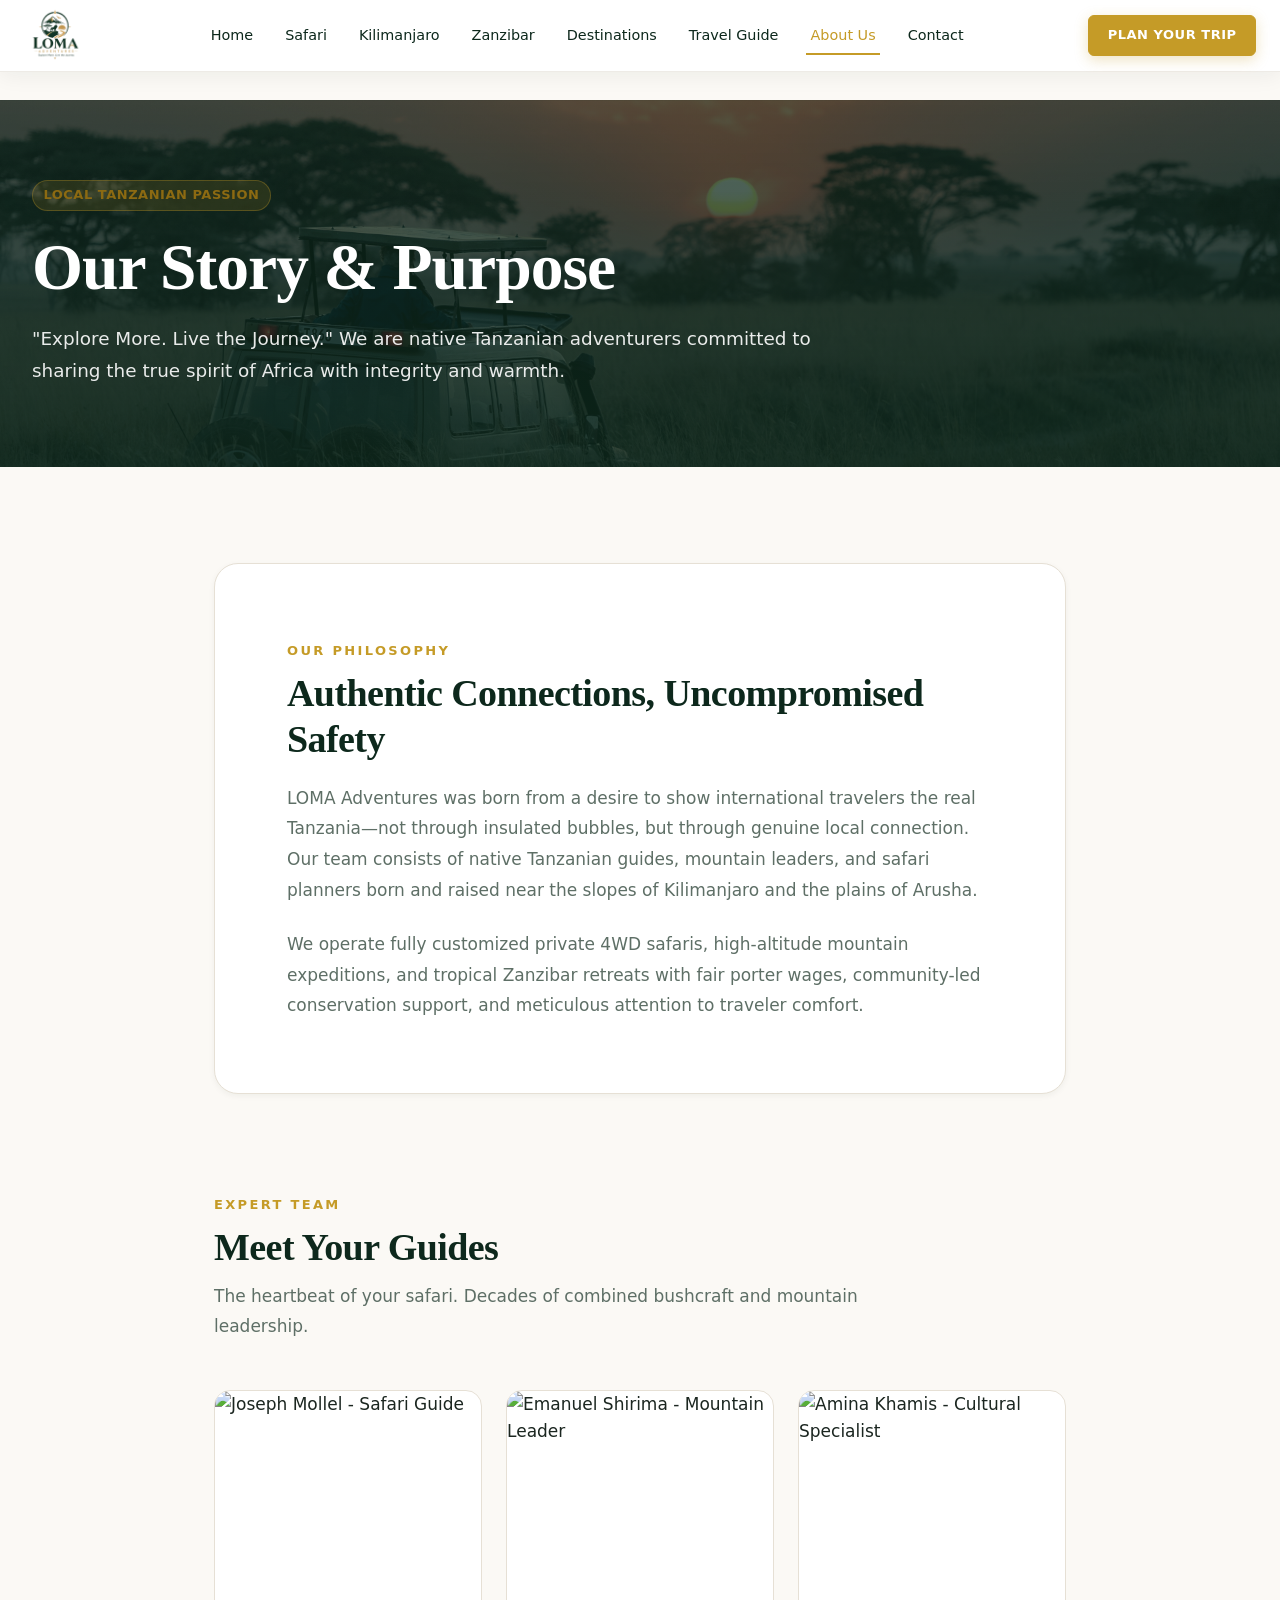
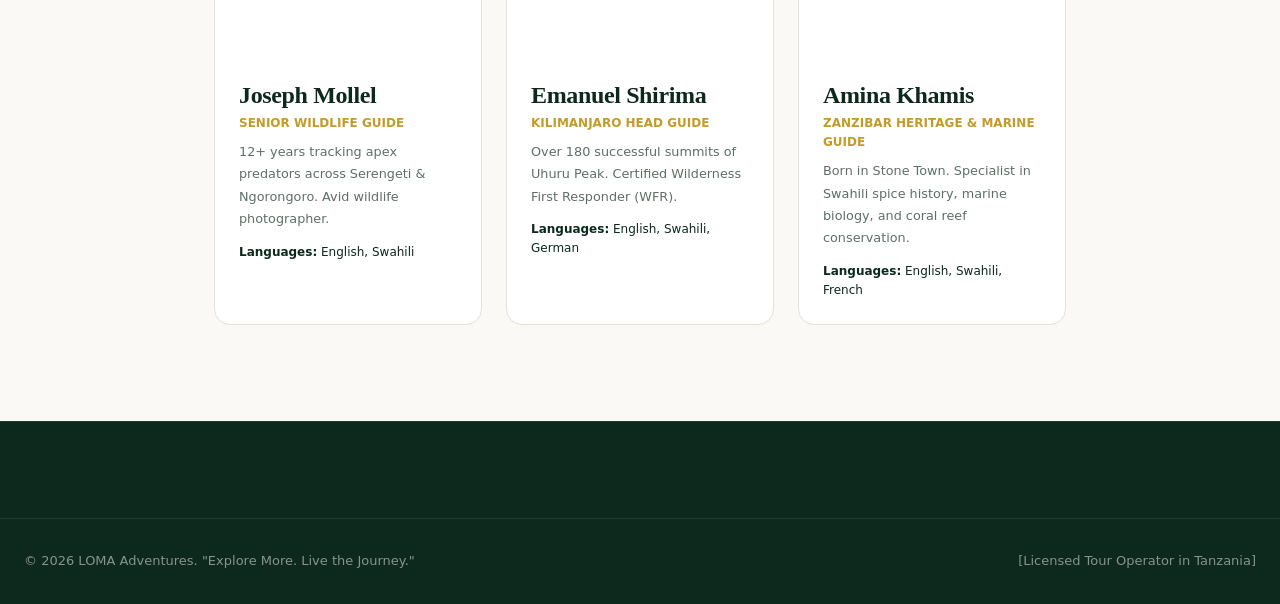
==== commit d512fc19: "whatsapp update and hamburger fixing" ====
--- a/pages/about.html
+++ b/pages/about.html
@@ -6,10 +6,7 @@
   <title>About Us & Our Guides | LOMA Adventures</title>
   <meta name="description" content="Meet LOMA Adventures. Tanzanian roots, certified wildlife guides, sustainable travel philosophy, and deep passion for our homeland.">
 
-  <link rel="preconnect" href="https://fonts.googleapis.com">
-  <link rel="preconnect" href="https://fonts.gstatic.com" crossorigin>
-  <link href="https://fonts.googleapis.com/css2?family=Playfair+Display:ital,wght@0,500;0,600;0,700;1,400&family=Plus+Jakarta+Sans:wght@400;500;600;700&display=swap" rel="stylesheet">
-
+  <link rel="stylesheet" href="../css/fonts.css">
   <link rel="stylesheet" href="../css/variables.css">
   <link rel="stylesheet" href="../css/reset.css">
   <link rel="stylesheet" href="../css/base.css">
--- a/css/fonts.css
+++ b/css/fonts.css
@@ -0,0 +1,93 @@
+/* ============================================================
+   LOMA ADVENTURES — SELF-HOSTED FONTS
+   ============================================================ */
+
+/* Playfair Display — Regular Italic */
+@font-face {
+  font-family: 'Playfair Display';
+  font-style: italic;
+  font-weight: 400;
+  font-display: swap;
+  src: url('../assets/fonts/playfair-display-v37-latin-italic.woff2') format('woff2'),
+       url('../assets/fonts/playfair-display-v37-latin-italic.woff') format('woff');
+}
+
+/* Playfair Display — Medium */
+@font-face {
+  font-family: 'Playfair Display';
+  font-style: normal;
+  font-weight: 500;
+  font-display: swap;
+  src: url('../assets/fonts/playfair-display-v37-latin-500.woff2') format('woff2'),
+       url('../assets/fonts/playfair-display-v37-latin-500.woff') format('woff');
+}
+
+/* Playfair Display — SemiBold */
+@font-face {
+  font-family: 'Playfair Display';
+  font-style: normal;
+  font-weight: 600;
+  font-display: swap;
+  src: url('../assets/fonts/playfair-display-v37-latin-600.woff2') format('woff2'),
+       url('../assets/fonts/playfair-display-v37-latin-600.woff') format('woff');
+}
+
+/* Playfair Display — Bold */
+@font-face {
+  font-family: 'Playfair Display';
+  font-style: normal;
+  font-weight: 700;
+  font-display: swap;
+  src: url('../assets/fonts/playfair-display-v37-latin-700.woff2') format('woff2'),
+       url('../assets/fonts/playfair-display-v37-latin-700.woff') format('woff');
+}
+
+/* Plus Jakarta Sans — Regular */
+@font-face {
+  font-family: 'Plus Jakarta Sans';
+  font-style: normal;
+  font-weight: 400;
+  font-display: swap;
+  src: url('../assets/fonts/plus-jakarta-sans-v8-latin-regular.woff2') format('woff2'),
+       url('../assets/fonts/plus-jakarta-sans-v8-latin-regular.woff') format('woff');
+}
+
+/* Plus Jakarta Sans — Medium */
+@font-face {
+  font-family: 'Plus Jakarta Sans';
+  font-style: normal;
+  font-weight: 500;
+  font-display: swap;
+  src: url('../assets/fonts/plus-jakarta-sans-v8-latin-500.woff2') format('woff2'),
+       url('../assets/fonts/plus-jakarta-sans-v8-latin-500.woff') format('woff');
+}
+
+/* Plus Jakarta Sans — SemiBold */
+@font-face {
+  font-family: 'Plus Jakarta Sans';
+  font-style: normal;
+  font-weight: 600;
+  font-display: swap;
+  src: url('../assets/fonts/plus-jakarta-sans-v8-latin-600.woff2') format('woff2'),
+       url('../assets/fonts/plus-jakarta-sans-v8-latin-600.woff') format('woff');
+}
+
+/* Plus Jakarta Sans — Bold */
+@font-face {
+  font-family: 'Plus Jakarta Sans';
+  font-style: normal;
+  font-weight: 700;
+  font-display: swap;
+  src: url('../assets/fonts/plus-jakarta-sans-v8-latin-700.woff2') format('woff2'),
+       url('../assets/fonts/plus-jakarta-sans-v8-latin-700.woff') format('woff');
+}
+
+/* Plus Jakarta Sans — ExtraBold */
+@font-face {
+  font-family: 'Plus Jakarta Sans';
+  font-style: normal;
+  font-weight: 800;
+  font-display: swap;
+  src: url('../assets/fonts/plus-jakarta-sans-v8-latin-800.woff2') format('woff2'),
+       url('../assets/fonts/plus-jakarta-sans-v8-latin-800.woff') format('woff');
+}
--- a/css/base.css
+++ b/css/base.css
@@ -166,7 +166,7 @@
     --container-max: 1540px;
   }
   img {
-    image-rendering: -webkit-optimize-contrast;
+    image-rendering: auto;
   }
 }
 
--- a/css/components.css
+++ b/css/components.css
@@ -473,6 +473,232 @@
   color: #8c6a12;
 }
 
+
+
+
+
+/* =========================================================
+   CLOTH / CLAYMORPHISM — EXPLORE EXPERIENCES BUTTON (ULTRA-HD / 4K REALISM)
+   ========================================================= */
+
+/* =========================================================
+   LOMA — EXPLORE EXPERIENCES BUTTON
+   Premium Maasai-cloth / tactile fabric treatment
+   Cleaned and isolated so it does not interfere with gallery cards.
+========================================================= */
+
+.explore-experiences-btn {
+  position: relative;
+  display: inline-flex;
+  align-items: center;
+  justify-content: center;
+  gap: 14px;
+
+  min-width: 290px;
+  min-height: 64px;
+  padding: 18px 36px;
+  box-sizing: border-box;
+
+  border: 0;
+  border-radius: 24px;
+
+  background-image: url("../assets/images/blanket1.jpg");
+  background-size: 160px auto;
+  background-position: center;
+  background-repeat: repeat;
+
+  color: #fff;
+  font-family: var(--font-body);
+  font-size: 0.95rem;
+  font-weight: 800;
+  letter-spacing: 0.12em;
+  line-height: 1;
+  text-transform: uppercase;
+  text-decoration: none;
+
+  cursor: pointer;
+  overflow: visible;
+  isolation: isolate;
+
+  box-shadow:
+    0 0 0 2.5px rgba(18, 18, 18, 0.85),
+    0 0 0 5.5px rgba(255, 255, 255, 0.18),
+    0 24px 44px -8px rgba(0, 0, 0, 0.55),
+    0 12px 24px -4px rgba(0, 0, 0, 0.40),
+    0 3px 6px -1px rgba(0, 0, 0, 0.30),
+    inset 0 3px 6px rgba(255, 255, 255, 0.45),
+    inset 0 -5px 12px rgba(0, 0, 0, 0.55),
+    inset 4px 4px 10px rgba(255, 255, 255, 0.25),
+    inset -5px -6px 14px rgba(0, 0, 0, 0.40);
+
+  transform: translateY(0);
+  transition:
+    transform 0.35s cubic-bezier(0.2, 0.9, 0.3, 1.2),
+    box-shadow 0.35s cubic-bezier(0.2, 0.9, 0.3, 1.2),
+    filter 0.3s ease;
+}
+
+/* Woven thread texture */
+.explore-experiences-btn::before {
+  content: "";
+  position: absolute;
+  inset: 0;
+  z-index: -1;
+  border-radius: inherit;
+  pointer-events: none;
+
+  background:
+    repeating-linear-gradient(
+      0deg,
+      rgba(15, 15, 15, 0.42) 0,
+      rgba(15, 15, 15, 0.42) 1.5px,
+      transparent 1.5px,
+      transparent 6px
+    ),
+    repeating-linear-gradient(
+      90deg,
+      rgba(15, 15, 15, 0.42) 0,
+      rgba(15, 15, 15, 0.42) 1.5px,
+      transparent 1.5px,
+      transparent 6px
+    ),
+    repeating-linear-gradient(
+      45deg,
+      rgba(0, 0, 0, 0.15) 0,
+      rgba(0, 0, 0, 0.15) 1px,
+      transparent 1px,
+      transparent 4px
+    );
+}
+
+/* Outer stitched edge */
+.explore-experiences-btn::after {
+  content: "";
+  position: absolute;
+  inset: -6px;
+  z-index: -2;
+  border: 2px dashed rgba(20, 20, 20, 0.90);
+  border-radius: 30px;
+  pointer-events: none;
+
+  box-shadow:
+    inset 0 0 0 1.5px rgba(255, 255, 255, 0.35),
+    0 0 6px 1px rgba(0, 0, 0, 0.45);
+}
+
+.explore-experiences-btn span {
+  position: relative;
+  z-index: 2;
+  color: #fff;
+  font-family: var(--font-body);
+  font-size: 0.95rem;
+  font-weight: 800;
+  letter-spacing: 0.12em;
+  line-height: 1;
+  white-space: nowrap;
+  text-shadow:
+    0 1px 1px rgba(255, 255, 255, 0.35),
+    0 2px 4px rgba(0, 0, 0, 0.85),
+    0 4px 10px rgba(0, 0, 0, 0.70),
+    0 0 18px rgba(0, 0, 0, 0.65);
+}
+
+.explore-experiences-btn .arrow {
+  position: relative;
+  z-index: 2;
+  display: inline-block;
+  margin-left: 6px;
+  color: #fff;
+  font-size: 1.55rem;
+  font-weight: 900;
+  line-height: 1;
+  text-shadow:
+    0 1px 1px rgba(255, 255, 255, 0.35),
+    0 2px 4px rgba(0, 0, 0, 0.85),
+    0 4px 10px rgba(0, 0, 0, 0.70),
+    0 0 16px rgba(0, 0, 0, 0.60);
+  transition: transform 0.35s cubic-bezier(0.2, 0.9, 0.3, 1.2);
+}
+
+.explore-experiences-btn:hover {
+  transform: translateY(-6px) scale(1.02);
+  filter: saturate(1.15) contrast(1.08) brightness(1.04);
+  box-shadow:
+    0 0 0 2.5px rgba(18, 18, 18, 0.95),
+    0 0 0 6px rgba(255, 255, 255, 0.28),
+    0 32px 55px -10px rgba(0, 0, 0, 0.58),
+    0 16px 28px -4px rgba(0, 0, 0, 0.42),
+    0 4px 8px rgba(0, 0, 0, 0.30),
+    inset 0 4px 8px rgba(255, 255, 255, 0.55),
+    inset 0 -6px 14px rgba(0, 0, 0, 0.55),
+    inset 5px 5px 14px rgba(255, 255, 255, 0.32),
+    inset -6px -7px 16px rgba(0, 0, 0, 0.45);
+}
+
+.explore-experiences-btn:hover .arrow {
+  transform: translateX(8px);
+}
+
+.explore-experiences-btn:hover::after {
+  border-color: rgba(10, 10, 10, 1);
+  box-shadow:
+    inset 0 0 0 1.5px rgba(255, 255, 255, 0.50),
+    0 0 10px 2px rgba(0, 0, 0, 0.55);
+}
+
+.explore-experiences-btn:active {
+  transform: translateY(3px) scale(0.975);
+  filter: saturate(1.05) brightness(0.97);
+  box-shadow:
+    0 0 0 2px rgba(18, 18, 18, 0.90),
+    0 0 0 4.5px rgba(255, 255, 255, 0.15),
+    0 8px 16px rgba(0, 0, 0, 0.40),
+    0 2px 4px rgba(0, 0, 0, 0.30),
+    inset 0 4px 12px rgba(0, 0, 0, 0.60),
+    inset 6px 6px 16px rgba(0, 0, 0, 0.45),
+    inset -3px -3px 8px rgba(255, 255, 255, 0.25);
+}
+
+@media (max-width: 600px) {
+  .explore-experiences-btn {
+    width: min(100%, 340px);
+    min-width: 0;
+    min-height: 58px;
+    padding: 16px 24px;
+    gap: 10px;
+    border-radius: 20px;
+  }
+
+  .explore-experiences-btn::after {
+    border-radius: 26px;
+  }
+
+  .explore-experiences-btn span {
+    font-size: 0.82rem;
+    letter-spacing: 0.09em;
+  }
+
+  .explore-experiences-btn .arrow {
+    font-size: 1.3rem;
+  }
+}
+
+@media (prefers-reduced-motion: reduce) {
+  .explore-experiences-btn,
+  .explore-experiences-btn .arrow {
+    transition: none;
+  }
+
+  .explore-experiences-btn:hover {
+    transform: none;
+  }
+
+  .explore-experiences-btn:hover .arrow {
+    transform: none;
+  }
+}
+
+
 /* ============================================================
  * 6. 3D GLOSSY WHATSAPP FLOATING BUTTON (KITUFE CHA 3D WHATSAPP)
  * ============================================================
@@ -671,48 +897,118 @@
  * ============================================================
  * 7. PREMIUM WOODEN FRAME ARTWORK SYSTEM (GALLERY FRAMES)
  * ============================================================
- * Mfumo wa viunzi halisi vya mbao (Premium African Wood Frame):
- * - Muonekano wa asili wa mbao (Mvule au Ebony wood finish)
- * - Mipaka ya ndani yenye kina na mwanga (Realistic inner bevel & shadow)
- * - Hakuna kamba, hakuna misumari, wala madoido ya bembea (No strings, nails or swinging)
- * - Picha inakaa ndani halisi kama kwenye jumba la sanaa (Modern African Art Gallery)
+ * Clean, physical-looking wooden frames.
+ * No strings, nails, ropes or swinging mechanism.
  */
 
 .wooden-frame-wrapper {
   position: relative;
-  background: linear-gradient(135deg, #442a17 0%, #2f1c0f 40%, #1f1209 100%);
+  width: 100%;
+  min-width: 0;
+  max-width: none;
+  box-sizing: border-box;
+  padding: 16px;
+
+  background:
+    linear-gradient(
+      135deg,
+      #2b1b12 0%,
+      #4a2d1b 18%,
+      #21140e 42%,
+      #5a3820 67%,
+      #29180f 100%
+    );
+
+  border: 1px solid rgba(255, 226, 185, 0.25);
   border-radius: var(--radius-md);
-  padding: 16px;
+
   box-shadow:
-    0 16px 36px rgba(13, 20, 16, 0.35),
-    0 6px 14px rgba(0, 0, 0, 0.25),
-    inset 0 1px 2px rgba(255, 255, 255, 0.3),
-    inset 0 -2px 4px rgba(0, 0, 0, 0.6);
-  border: 1px solid #1a0e06;
-  transition: transform 0.4s cubic-bezier(0.16, 1, 0.3, 1), box-shadow 0.4s cubic-bezier(0.16, 1, 0.3, 1);
+    0 22px 45px rgba(35, 20, 10, 0.30),
+    0 7px 15px rgba(0, 0, 0, 0.20),
+    inset 0 1px 1px rgba(255, 255, 255, 0.28),
+    inset 0 -2px 5px rgba(0, 0, 0, 0.45);
+
+  overflow: hidden;
   display: flex;
   flex-direction: column;
+
+  transition:
+    transform 0.4s cubic-bezier(0.16, 1, 0.3, 1),
+    box-shadow 0.4s cubic-bezier(0.16, 1, 0.3, 1);
+}
+
+.wooden-frame-wrapper::before {
+  content: "";
+  position: absolute;
+  inset: 0;
+  z-index: 1;
+  pointer-events: none;
+  opacity: 0.22;
+  background:
+    repeating-linear-gradient(
+      8deg,
+      transparent 0,
+      transparent 7px,
+      rgba(255, 220, 170, 0.08) 8px,
+      transparent 10px,
+      transparent 20px
+    );
+  mix-blend-mode: overlay;
+}
+
+.wooden-frame-wrapper::after {
+  content: "";
+  position: absolute;
+  top: -40%;
+  left: -70%;
+  width: 55%;
+  height: 180%;
+  z-index: 5;
+  pointer-events: none;
+  transform: rotate(25deg);
+  background:
+    linear-gradient(
+      90deg,
+      transparent 0%,
+      rgba(255, 255, 255, 0.05) 25%,
+      rgba(255, 255, 255, 0.30) 50%,
+      rgba(255, 255, 255, 0.06) 75%,
+      transparent 100%
+    );
+  filter: blur(2px);
+  transition: left 0.8s ease;
 }
 
 .wooden-frame-wrapper:hover {
-  transform: translateY(-5px);
+  transform: translateY(-8px);
   box-shadow:
-    0 24px 48px rgba(13, 20, 16, 0.45),
-    0 8px 18px rgba(0, 0, 0, 0.3),
+    0 30px 60px rgba(35, 20, 10, 0.38),
+    0 10px 20px rgba(0, 0, 0, 0.22),
     inset 0 1px 3px rgba(255, 255, 255, 0.35),
-    inset 0 -2px 5px rgba(0, 0, 0, 0.7);
-}
-
-/* Kitanzi cha dhahabu/mkeka wa ndani (Matboard / Inner bevel border) */
+    inset 0 -2px 5px rgba(0, 0, 0, 0.45);
+}
+
+.wooden-frame-wrapper:hover::after {
+  left: 130%;
+}
+
 .wooden-frame-inner {
   position: relative;
-  background-color: #f7f4ea; /* Fine ivory gallery matboard */
+  z-index: 2;
+  width: 100%;
+  min-width: 0;
+  max-width: 100%;
+  box-sizing: border-box;
   padding: 12px;
+
+  background-color: #f7f4ea;
   border-radius: 4px;
+
   box-shadow:
     inset 0 2px 5px rgba(0, 0, 0, 0.45),
     inset 0 -1px 2px rgba(255, 255, 255, 0.4),
-    0 0 0 1px #a4813f; /* Subtle golden filet line */
+    0 0 0 1px #a4813f;
+
   overflow: hidden;
   display: flex;
   flex-direction: column;
@@ -720,16 +1016,22 @@
 
 .wooden-frame-artwork {
   position: relative;
+  width: 100%;
+  min-width: 0;
+  max-width: 100%;
+  aspect-ratio: 4 / 3;
+  flex-shrink: 0;
   overflow: hidden;
   border-radius: 2px;
-  aspect-ratio: 4 / 3;
+  background-color: #121c17;
   box-shadow: inset 0 2px 6px rgba(0, 0, 0, 0.3);
-  background-color: #121c17;
 }
 
 .wooden-frame-artwork img {
+  display: block;
   width: 100%;
   height: 100%;
+  max-width: 100%;
   object-fit: cover;
   transition: transform 0.6s cubic-bezier(0.16, 1, 0.3, 1);
 }
@@ -738,49 +1040,175 @@
   transform: scale(1.05);
 }
 
-/* Bamba la kielelezo chini ya mchoro (Gallery Brass Plaque caption) */
 .wooden-frame-caption {
+  width: 100%;
+  box-sizing: border-box;
   padding: 14px 4px 4px;
   text-align: left;
 }
 
 .wooden-frame-category {
+  display: block;
+  margin-bottom: 4px;
+  color: var(--color-accent);
   font-size: 0.7rem;
   font-weight: 700;
+  letter-spacing: 0.15em;
   text-transform: uppercase;
-  letter-spacing: 0.15em;
-  color: var(--color-accent);
-  margin-bottom: 4px;
-  display: block;
 }
 
 .wooden-frame-title {
+  margin: 0 0 6px;
+  color: var(--color-primary-dark);
   font-family: var(--font-heading);
   font-size: var(--text-lg);
-  color: var(--color-primary-dark);
-  margin-bottom: 6px;
   line-height: 1.25;
 }
 
 .wooden-frame-desc {
+  margin: 0 0 12px;
+  color: var(--color-text-muted);
   font-size: 0.8rem;
-  color: var(--color-text-muted);
   line-height: 1.55;
-  margin-bottom: 12px;
 }
 
 .wooden-frame-cta {
   display: inline-flex;
   align-items: center;
   gap: 0.35rem;
+  color: var(--color-primary);
   font-size: 0.75rem;
   font-weight: 700;
+  letter-spacing: 0.08em;
   text-transform: uppercase;
-  letter-spacing: 0.08em;
-  color: var(--color-primary);
   transition: color var(--transition-fast);
 }
 
 .wooden-frame-cta:hover {
   color: var(--color-accent);
 }
+
+/* Desktop: four substantial cards without allowing them to collapse into thin strips. */
+.gallery-track {
+  display: grid;
+  grid-template-columns: repeat(4, minmax(250px, 1fr));
+  gap: 28px;
+  width: min(1200px, 100%);
+  margin: 0 auto;
+  padding: 0 24px;
+  box-sizing: border-box;
+  align-items: stretch;
+}
+
+.gallery-track > .wooden-frame-wrapper {
+  width: 100%;
+  min-width: 0;
+  max-width: none;
+}
+
+/* Switch before four cards become too narrow. */
+@media (max-width: 1150px) {
+  .gallery-track {
+    grid-template-columns: repeat(2, minmax(280px, 1fr));
+    width: min(760px, 100%);
+    gap: 24px;
+    padding: 0 20px;
+  }
+}
+
+/* Mobile: fixed card width + horizontal movement; cards never shrink. */
+@media (max-width: 768px) {
+  .gallery-section {
+    width: 100%;
+    max-width: 100%;
+    overflow: hidden;
+    padding: 30px 0 80px;
+  }
+
+  .gallery-track {
+    display: flex;
+    flex-direction: row;
+    gap: 18px;
+    width: max-content;
+    max-width: none;
+    margin: 0;
+    padding: 0 32px;
+    box-sizing: border-box;
+    overflow: visible;
+    touch-action: pan-y;
+    cursor: grab;
+    transition: transform 0.75s cubic-bezier(0.22, 1, 0.36, 1);
+  }
+
+  .gallery-track.is-dragging {
+    cursor: grabbing;
+    transition: none;
+  }
+
+  .gallery-track > .wooden-frame-wrapper {
+    flex: 0 0 290px;
+    width: 290px;
+    min-width: 290px;
+    max-width: 290px;
+    padding: 12px;
+    border-radius: 18px;
+    box-sizing: border-box;
+  }
+
+  .wooden-frame-wrapper:hover {
+    transform: none;
+  }
+
+  .wooden-frame-inner {
+    width: 100%;
+    min-width: 0;
+    box-sizing: border-box;
+    overflow: hidden;
+    border-radius: 10px;
+  }
+
+  .wooden-frame-artwork {
+    width: 100%;
+    aspect-ratio: 4 / 3;
+    overflow: hidden;
+  }
+
+  .wooden-frame-artwork img {
+    width: 100%;
+    height: 100%;
+    box-sizing: border-box;
+    object-fit: cover;
+  }
+}
+
+@media (max-width: 380px) {
+  .gallery-track {
+    gap: 14px;
+    padding-left: 20px;
+    padding-right: 20px;
+  }
+
+  .gallery-track > .wooden-frame-wrapper {
+    flex-basis: 270px;
+    width: 270px;
+    min-width: 270px;
+    max-width: 270px;
+  }
+}
+
+@media (prefers-reduced-motion: reduce) {
+  .wooden-frame-wrapper,
+  .wooden-frame-wrapper::after,
+  .wooden-frame-artwork img,
+  .gallery-track {
+    transition: none;
+  }
+
+  .wooden-frame-wrapper:hover {
+    transform: none;
+  }
+
+  .wooden-frame-wrapper:hover .wooden-frame-artwork img {
+    transform: none;
+  }
+}
--- a/css/sections.css
+++ b/css/sections.css
@@ -201,7 +201,7 @@
   background-color: #122119;
   background-image: 
     linear-gradient(180deg, rgba(13, 40, 28, 0.42) 0%, rgba(13, 40, 28, 0.68) 100%),
-    url('../assets/images/hero-kilimanjaro.jpg');
+    url('../assets/images/kili-top.jpg');
   background-size: cover;
   background-position: center 32%;
   background-repeat: no-repeat;
@@ -1190,7 +1190,346 @@
   margin-right: auto;
 }
 
+/* =========================================================
+   ZANZIBAR HERO — BACKGROUND + CLAY/GLASS BOX
+   ========================================================= */
+
+.zanzibar-clay-hero {
+  position: relative;
+  width: 100%;
+  min-height: 760px;
+
+  display: flex;
+  align-items: center;
+
+  overflow: hidden;
+  isolation: isolate;
+
+  /* Fallback if image fails */
+  background: #123c35;
+}
+
+/* Zanzibar background image */
+.zanzibar-clay-hero::before {
+  content: "";
+  position: absolute;
+  inset: 0;
+
+  background-image: url("/asset/image/zanzibar1.jpg");
+  background-size: cover;
+  background-position: center center;
+  background-repeat: no-repeat;
+
+  transform: scale(1.02);
+
+  z-index: -3;
+}
+
+/* Dark cinematic overlay */
+.zanzibar-clay-hero::after {
+  content: "";
+  position: absolute;
+  inset: 0;
+
+  background:
+    linear-gradient(
+      90deg,
+      rgba(5, 30, 25, 0.68) 0%,
+      rgba(5, 30, 25, 0.42) 42%,
+      rgba(5, 30, 25, 0.20) 100%
+    ),
+    linear-gradient(
+      180deg,
+      rgba(0, 0, 0, 0.18) 0%,
+      rgba(0, 0, 0, 0.08) 45%,
+      rgba(0, 0, 0, 0.42) 100%
+    );
+
+  pointer-events: none;
+  z-index: -2;
+}
+
+
+/* =========================================================
+   HERO CONTAINER
+   ========================================================= */
+
+.zanzibar-clay-hero .container {
+  position: relative;
+  z-index: 2;
+
+  width: 100%;
+  min-height: 760px;
+
+  display: flex;
+  align-items: center;
+  justify-content: flex-start;
+
+  box-sizing: border-box;
+
+  padding-top: 90px;
+  padding-bottom: 90px;
+}
+
+
+/* =========================================================
+   CLAY + GLASS CONTENT BOX
+   ========================================================= */
+
+.clay-glass-island-box {
+  position: relative;
+
+  width: min(820px, calc(100% - 2rem));
+
+  padding: clamp(32px, 5vw, 68px);
+
+  margin-left: 0;
+  margin-right: auto;
+
+  box-sizing: border-box;
+
+  text-align: left;
+  color: #ffffff;
+
+  border-radius: 34px;
+
+  /* Glassmorphism */
+  background:
+    linear-gradient(
+      135deg,
+      rgba(255, 255, 255, 0.22),
+      rgba(255, 255, 255, 0.08)
+    );
+
+  border: 1px solid rgba(255, 255, 255, 0.30);
+
+  backdrop-filter: blur(18px) saturate(135%);
+  -webkit-backdrop-filter: blur(18px) saturate(135%);
+
+  /* Clay-like depth */
+  box-shadow:
+    0 35px 80px rgba(0, 0, 0, 0.32),
+    0 15px 35px rgba(0, 0, 0, 0.20),
+    inset 0 1px 2px rgba(255, 255, 255, 0.45),
+    inset 0 -15px 30px rgba(0, 0, 0, 0.10);
+
+  overflow: hidden;
+}
+
+
+/* Soft light reflection inside glass */
+.clay-glass-island-box::before {
+  content: "";
+
+  position: absolute;
+  top: -35%;
+  left: -10%;
+
+  width: 75%;
+  height: 75%;
+
+  background:
+    radial-gradient(
+      circle,
+      rgba(255, 255, 255, 0.25) 0%,
+      rgba(255, 255, 255, 0.08) 35%,
+      transparent 70%
+    );
+
+  pointer-events: none;
+}
+
+
+/* Make content stay above glass reflection */
+.clay-glass-island-box > * {
+  position: relative;
+  z-index: 2;
+}
+
+
+/* =========================================================
+   BADGE
+   ========================================================= */
+
+.clay-glass-island-box .clay-glass-tag {
+  display: inline-flex;
+
+  align-items: center;
+  gap: 9px;
+
+  margin-left: 0;
+  margin-bottom: 24px;
+
+  padding: 10px 16px;
+
+  color: #fff;
+
+  background: rgba(255, 255, 255, 0.13);
+
+  border: 1px solid rgba(255, 255, 255, 0.25);
+
+  border-radius: 999px;
+
+  backdrop-filter: blur(12px);
+  -webkit-backdrop-filter: blur(12px);
+
+  box-shadow:
+    inset 0 1px 1px rgba(255, 255, 255, 0.25),
+    0 8px 20px rgba(0, 0, 0, 0.12);
+
+  font-size: 0.88rem;
+  font-weight: 600;
+  letter-spacing: 0.02em;
+}
+
+
+/* =========================================================
+   HEADING
+   ========================================================= */
+
+.clay-glass-island-box h1 {
+  max-width: 760px;
+
+  margin: 0 0 22px;
+
+  color: #ffffff;
+
+  font-size: clamp(2.4rem, 5vw, 5rem);
+  line-height: 0.98;
+
+  letter-spacing: -0.035em;
+
+  text-shadow:
+    0 4px 18px rgba(0, 0, 0, 0.28);
+}
+
+
+/* =========================================================
+   DESCRIPTION
+   ========================================================= */
+
+.clay-glass-island-box p {
+  max-width: 680px;
+
+  margin-left: 0;
+  margin-right: auto;
+  margin-bottom: 32px;
+
+  color: rgba(255, 255, 255, 0.90);
+
+  font-size: clamp(1rem, 1.3vw, 1.15rem);
+  line-height: 1.75;
+
+  text-shadow:
+    0 2px 10px rgba(0, 0, 0, 0.20);
+}
+
+
+/* =========================================================
+   BUTTON AREA
+   ========================================================= */
+
+.clay-glass-island-box div[style*="justify-content"] {
+  display: flex;
+
+  justify-content: flex-start !important;
+
+  align-items: center;
+
+  gap: 14px;
+
+  flex-wrap: wrap;
+}
+
+
+/* =========================================================
+   MOBILE
+   ========================================================= */
+
+@media (max-width: 768px) {
+
+  .zanzibar-clay-hero {
+    min-height: 680px;
+  }
+
+  .zanzibar-clay-hero .container {
+    min-height: 680px;
+
+    padding:
+      70px
+      20px;
+  }
+
+  .clay-glass-island-box {
+    width: 100%;
+
+    padding: 34px 24px;
+
+    border-radius: 26px;
+  }
+
+  .clay-glass-island-box h1 {
+    font-size: clamp(2.2rem, 10vw, 3.5rem);
+  }
+
+  .clay-glass-island-box p {
+    font-size: 1rem;
+    line-height: 1.65;
+  }
+}
+
+
+/* =========================================================
+   SMALL PHONES
+   ========================================================= */
+
+@media (max-width: 480px) {
+
+  .zanzibar-clay-hero {
+    min-height: 650px;
+  }
+
+  .zanzibar-clay-hero .container {
+    min-height: 650px;
+
+    padding:
+      55px
+      16px;
+  }
+
+  .clay-glass-island-box {
+    padding: 28px 20px;
+
+    border-radius: 22px;
+  }
+
+  .clay-glass-island-box .clay-glass-tag {
+    font-size: 0.78rem;
+
+    padding: 8px 12px;
+  }
+
+  .clay-glass-island-box h1 {
+    font-size: 2.15rem;
+  }
+
+  .clay-glass-island-box p {
+    margin-bottom: 26px;
+  }
+
+  .clay-glass-island-box div[style*="justify-content"] {
+    align-items: stretch;
+    flex-direction: column;
+  }
+
+  .clay-glass-island-box .btn {
+    width: 100%;
+    justify-content: center;
+  }
+}
+
 /* Kwenye ukurasa wa Zanzibar (Claymorphism Box) */
+
 .zanzibar-clay-hero .container {
   display: flex;
   justify-content: flex-start;
@@ -1214,18 +1553,4 @@
 
 .clay-glass-island-box div[style*="justify-content"] {
   justify-content: flex-start !important;
-}
-
-/* Kwenye ukurasa wa Tour Detail */
-.tour-hero .container {
-  display: flex;
-  justify-content: flex-start;
-  padding-left: clamp(1rem, 2.5vw, 3rem);
-}
-
-.tour-hero-content-right {
-  margin-left: 0;
-  margin-right: auto;
-  max-width: 800px;
-  text-align: left;
-}
+}
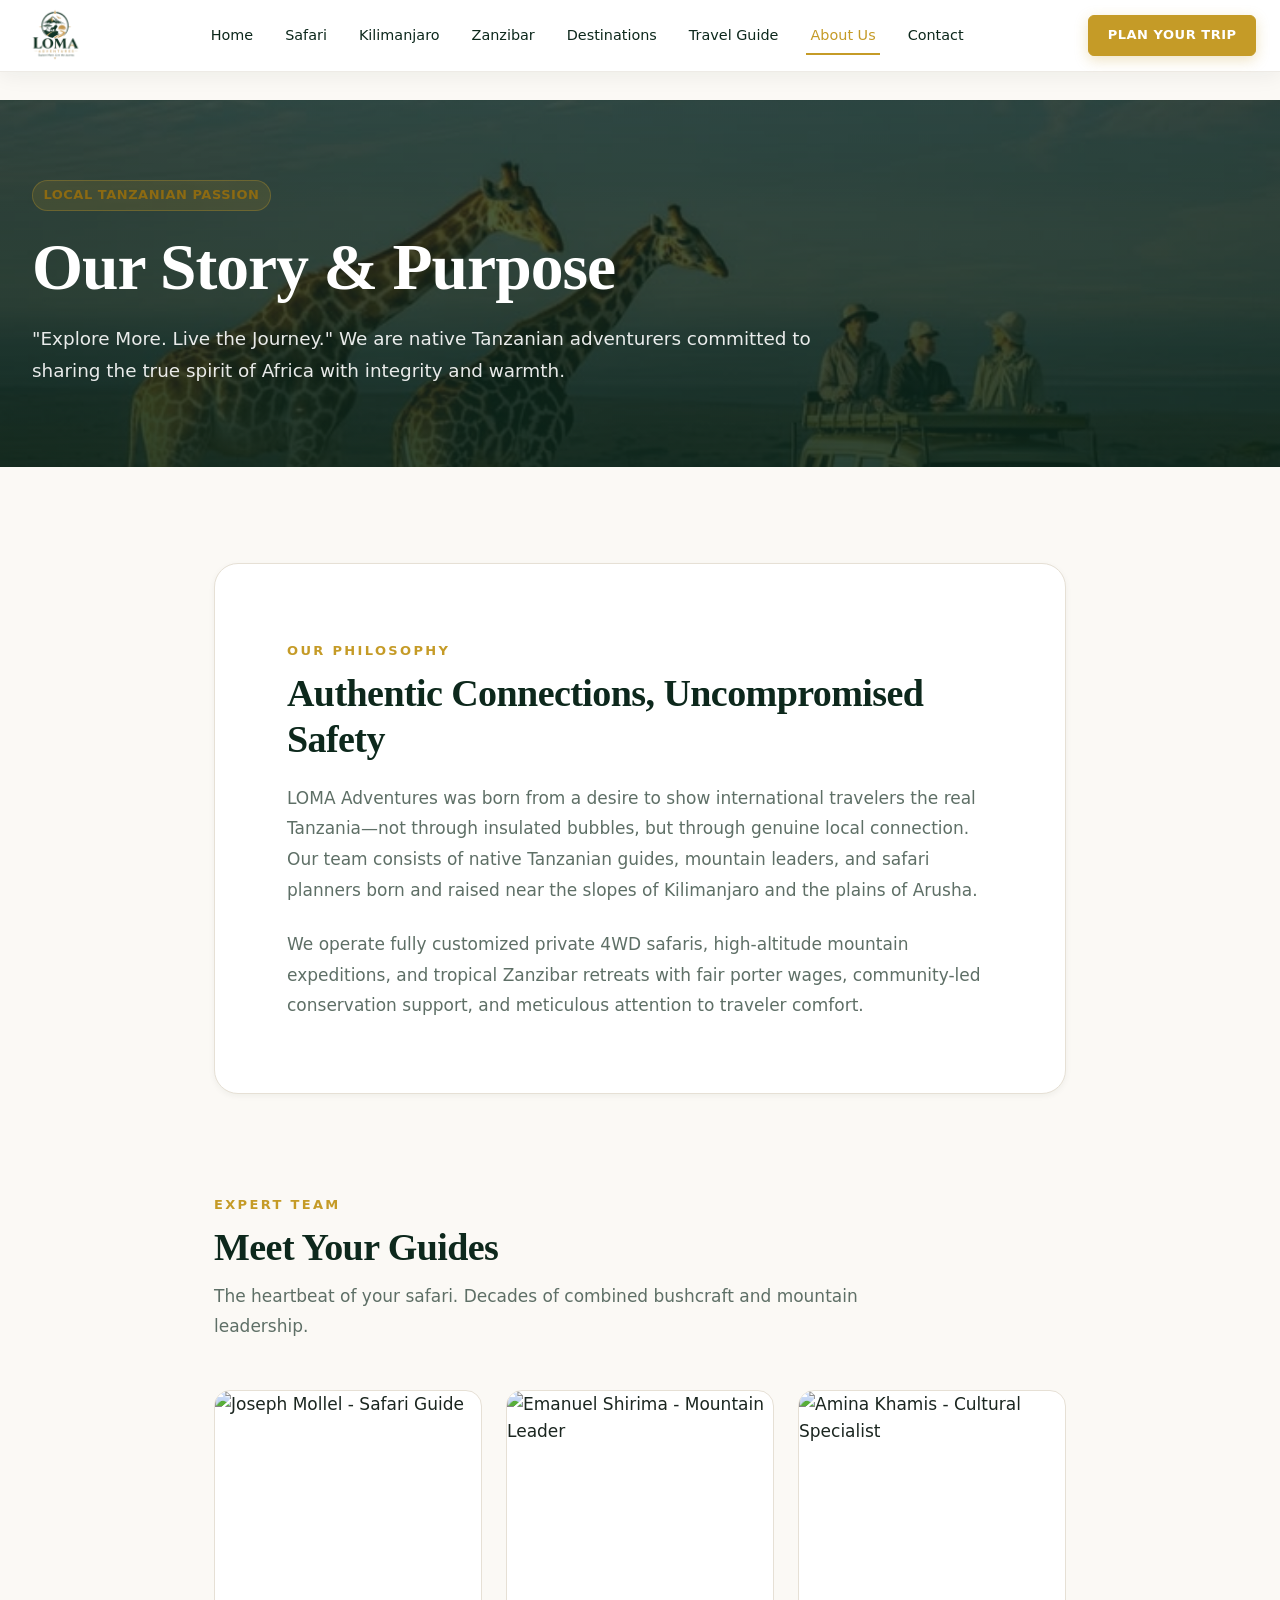
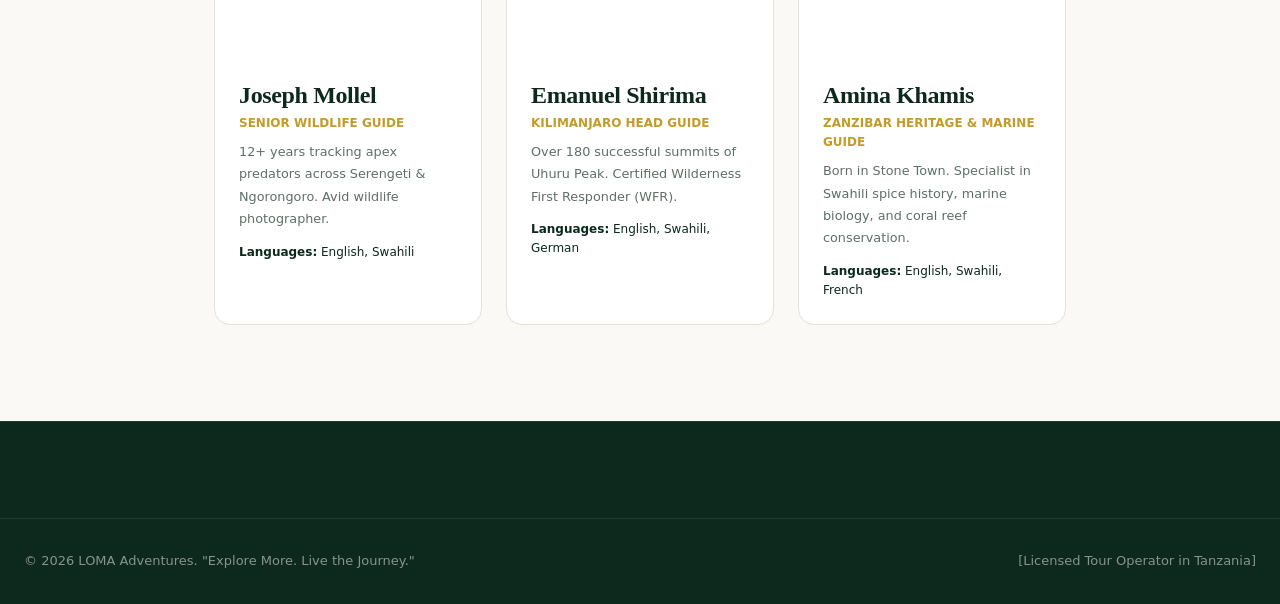
==== commit 43befa53: "image changes" ====
--- a/pages/about.html
+++ b/pages/about.html
@@ -40,7 +40,7 @@
 
   <main style="padding-top: 100px;">
     <!-- Hero Banner (Local 4K Asset) -->
-    <section style="background: linear-gradient(180deg, rgba(13,40,28,0.7) 0%, rgba(13,40,28,0.85) 100%), url('../assets/images/hero-kilimanjaro.jpg'); background-size: cover; background-position: center; color: #fff; padding: 5rem 0; text-align: center; text-align: left;">
+    <section style="background: linear-gradient(180deg, rgba(13,40,28,0.7) 0%, rgba(13,40,28,0.85) 100%), url('../assets/images/hero5.jpg'); background-size: cover; background-position: center; color: #fff; padding: 5rem 0; text-align: center; text-align: left;">
       <div class="container subpage-hero-container">
         <div class="subpage-hero-content">
         <span class="badge badge-gold" style="margin-bottom: 1rem;">Local Tanzanian Passion</span>
